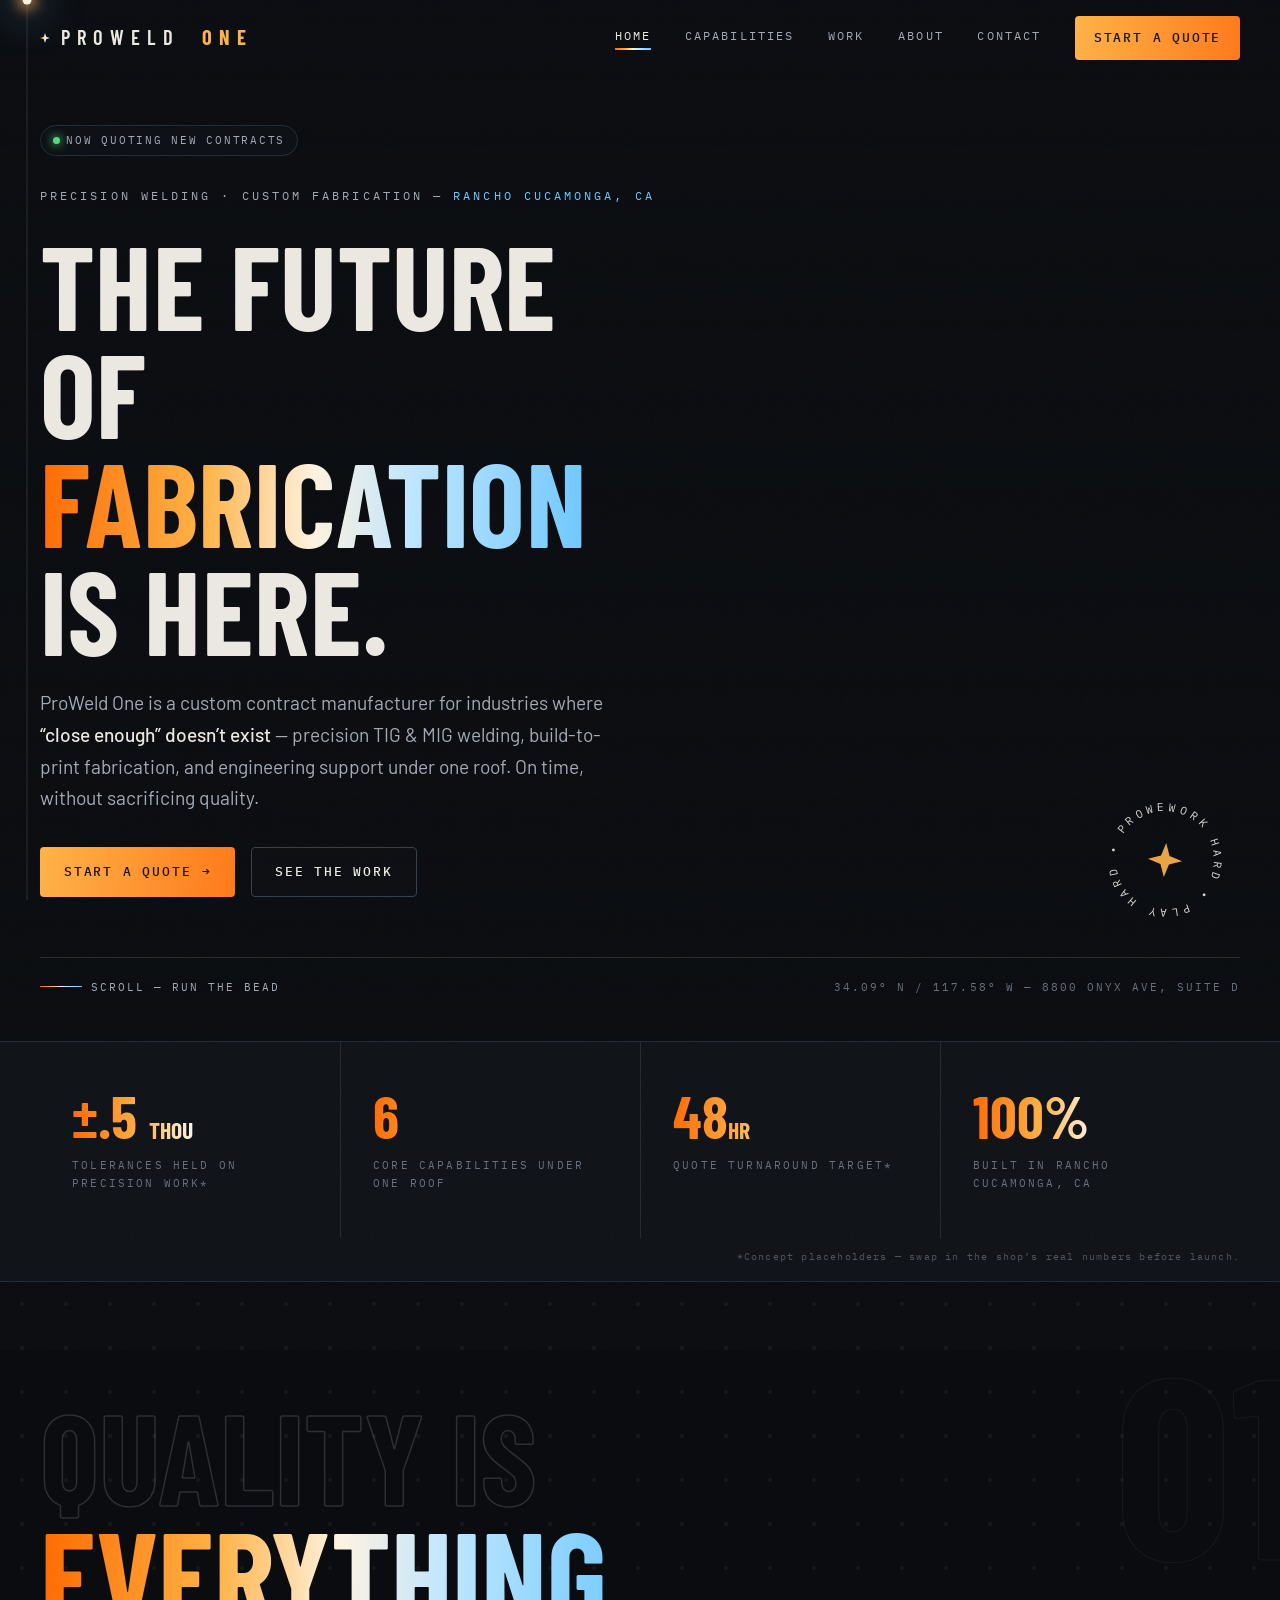
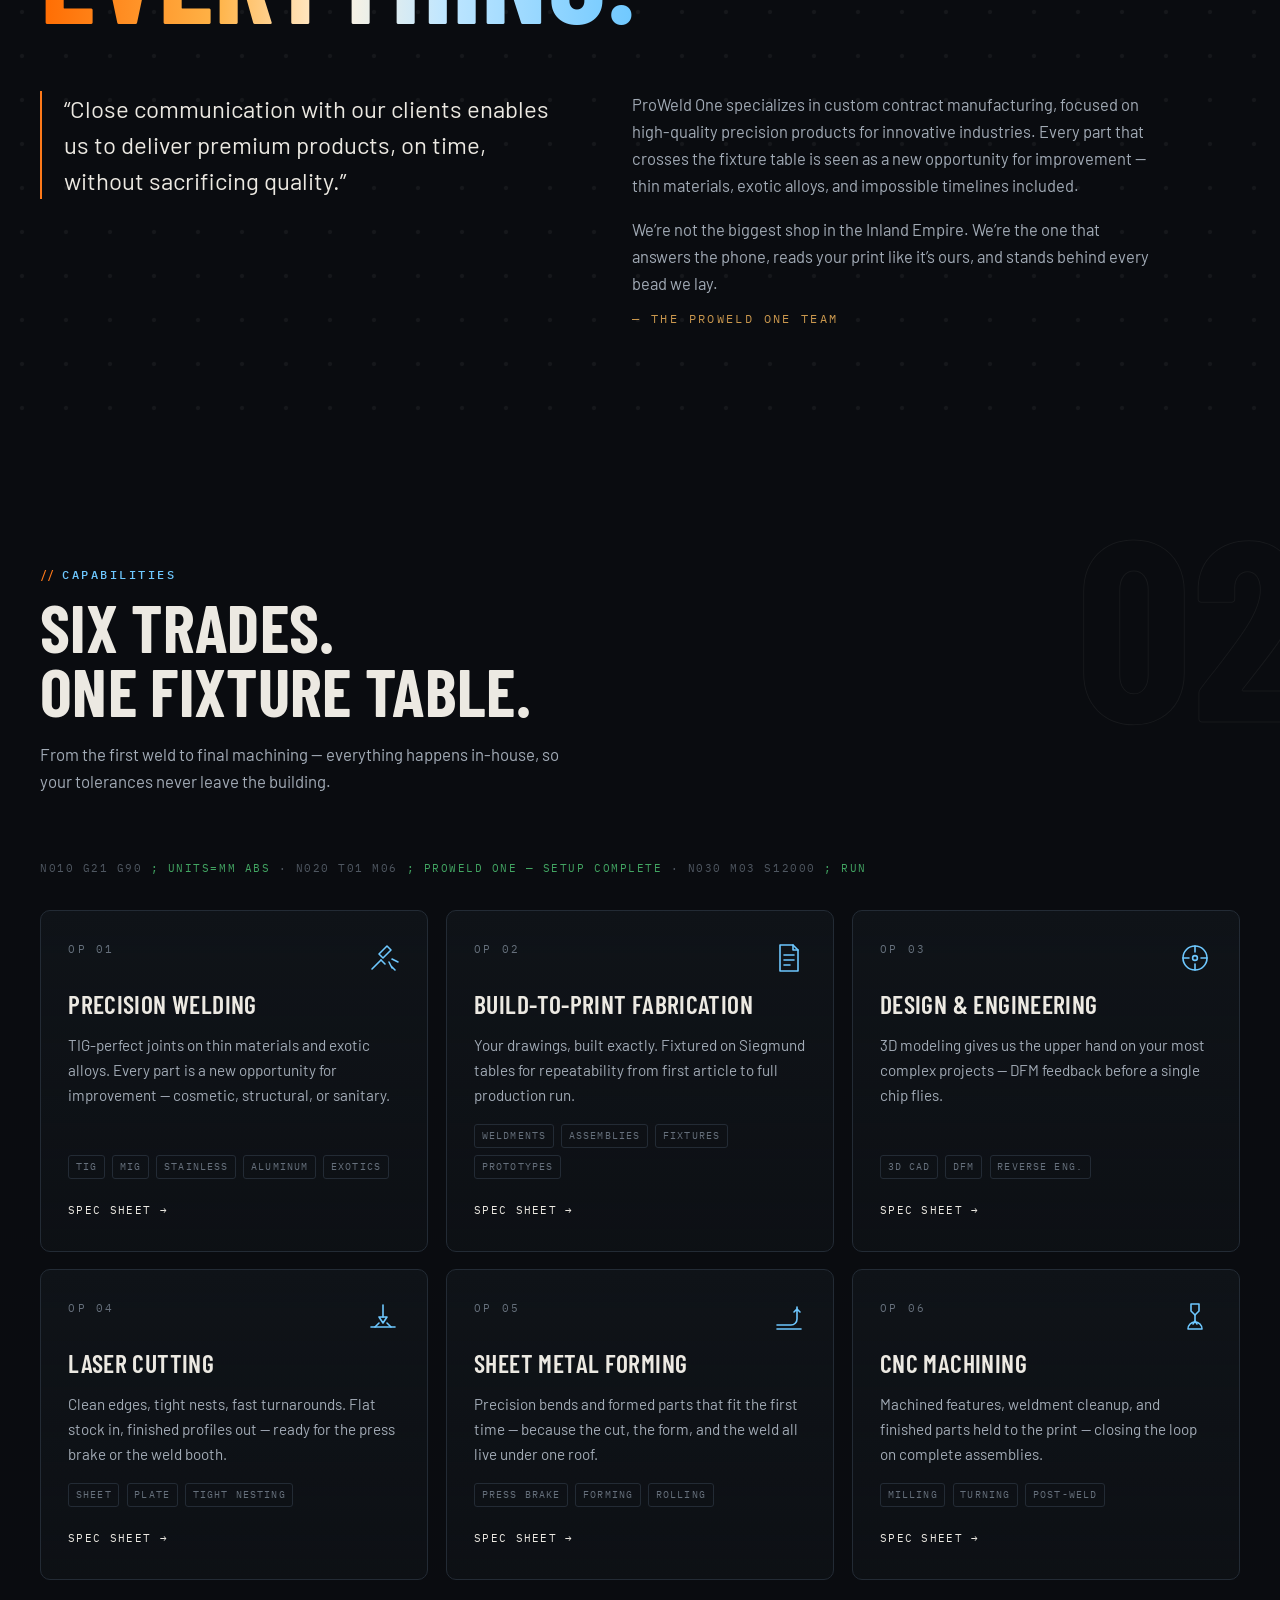
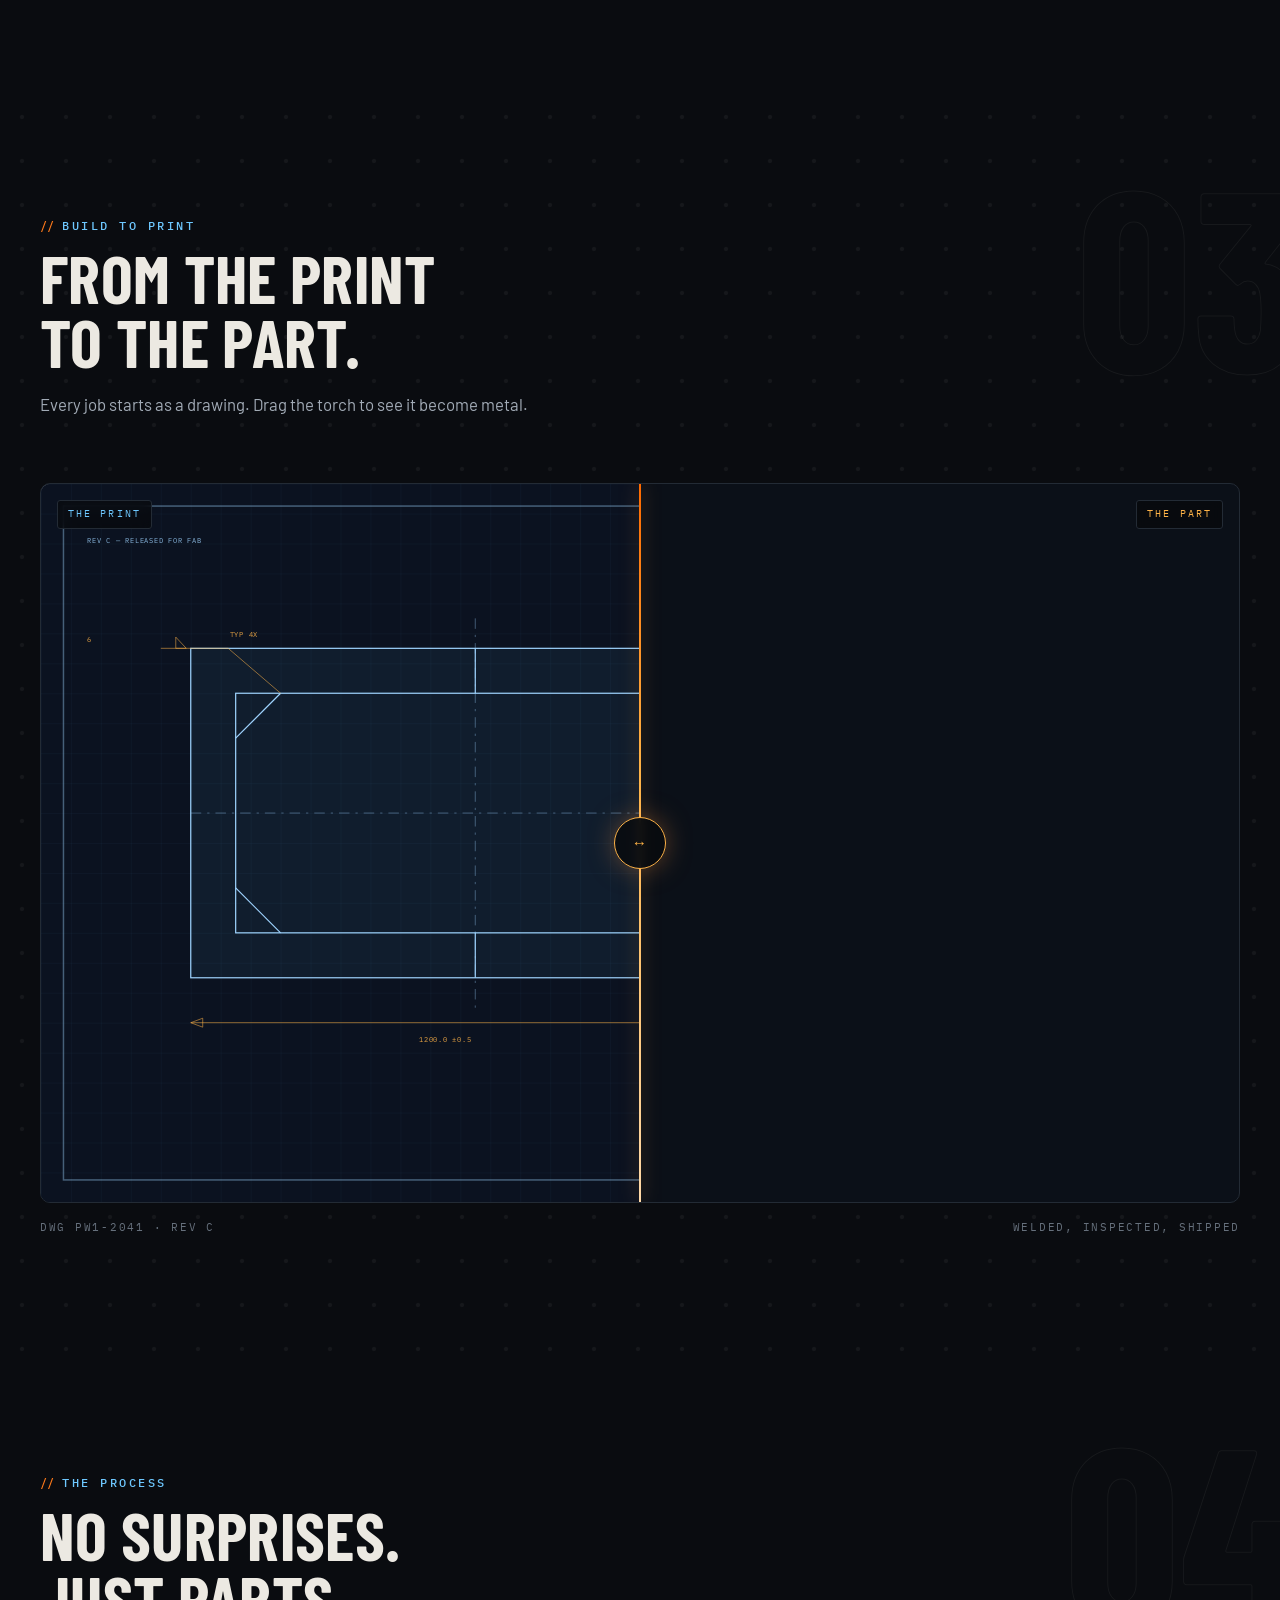
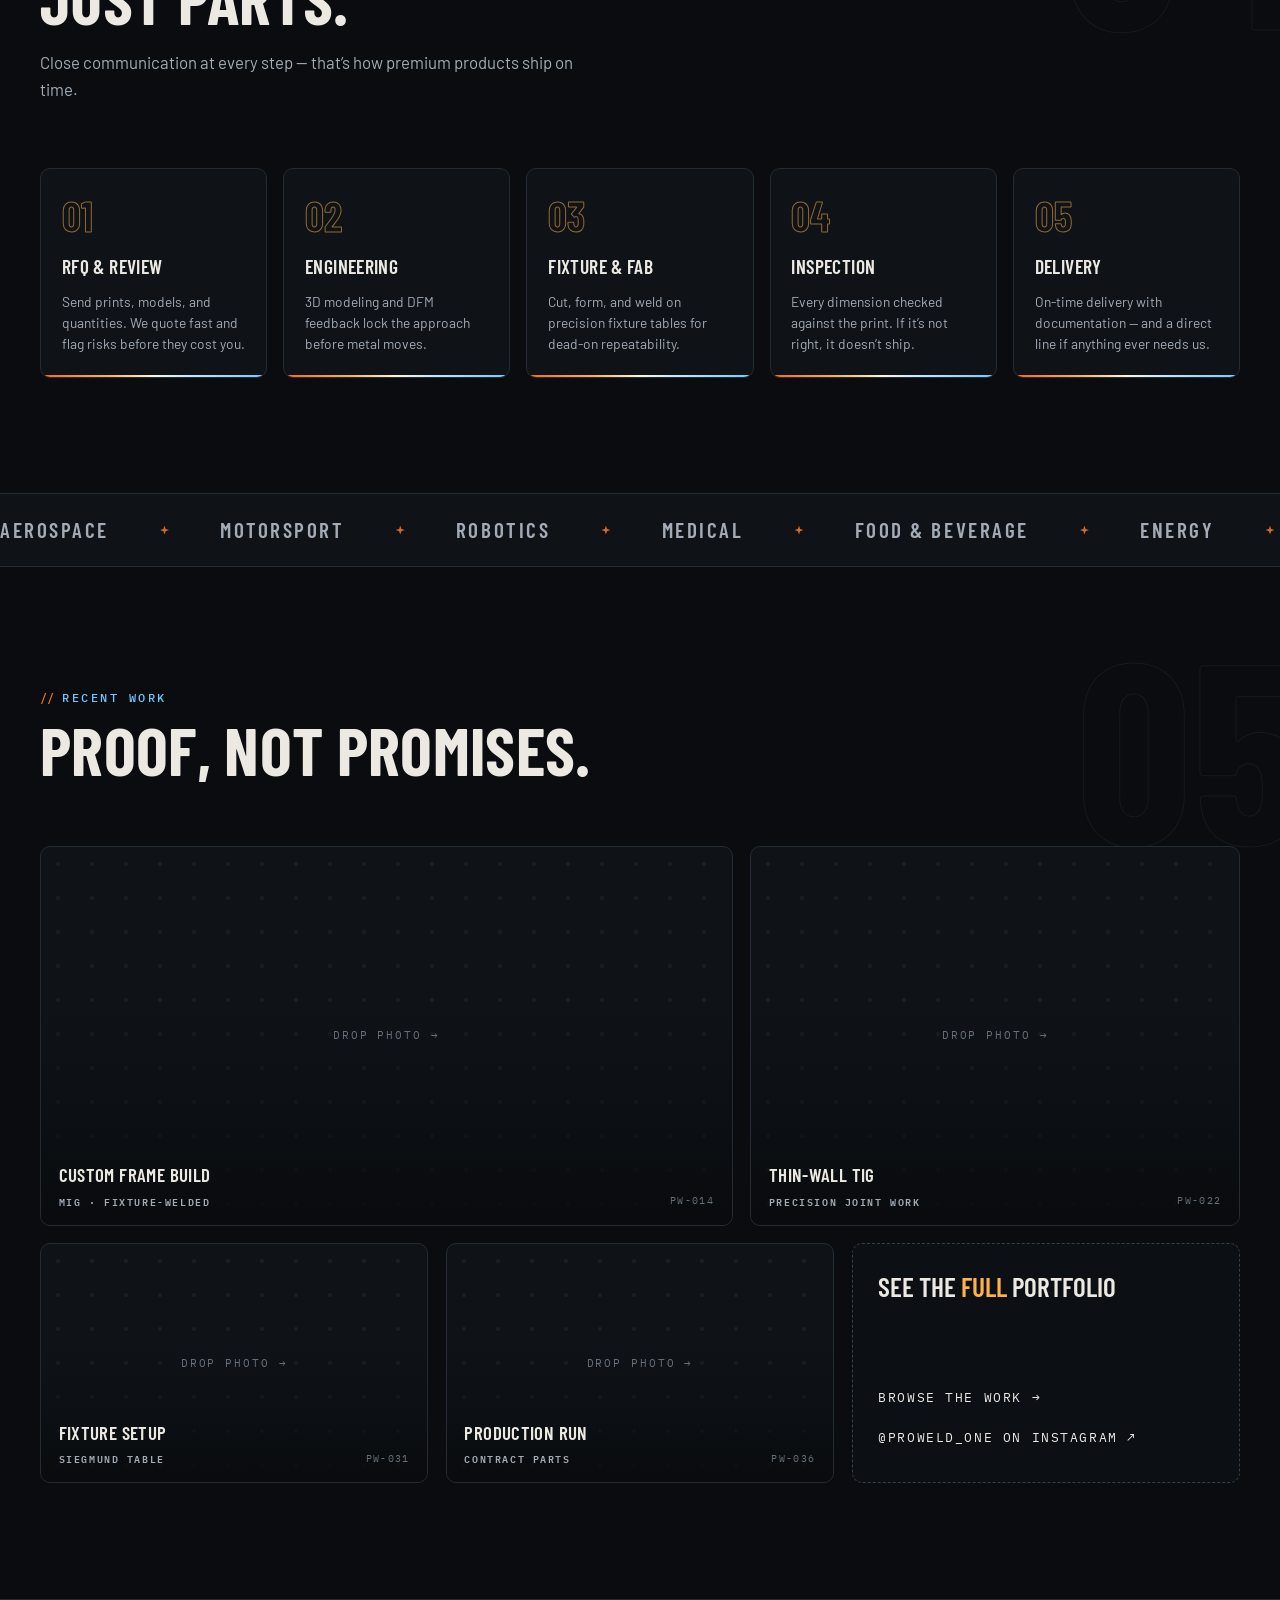
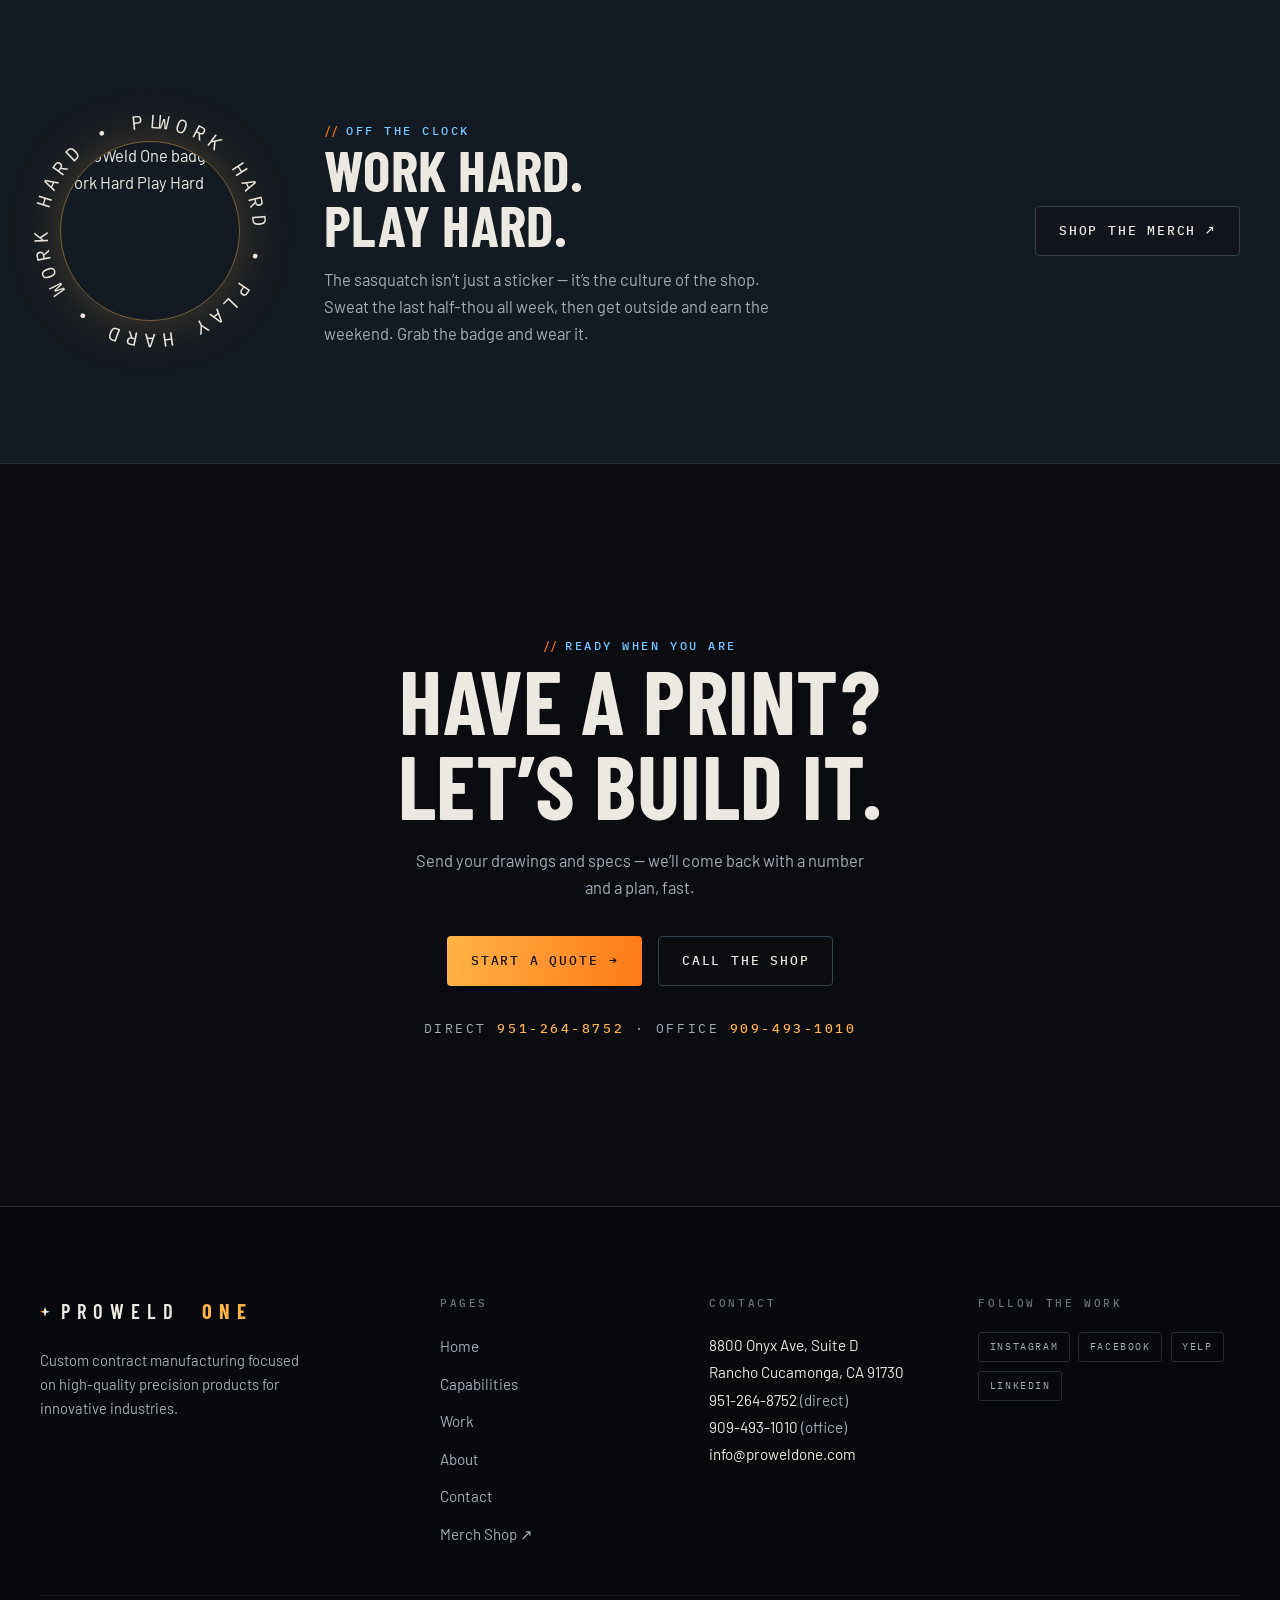
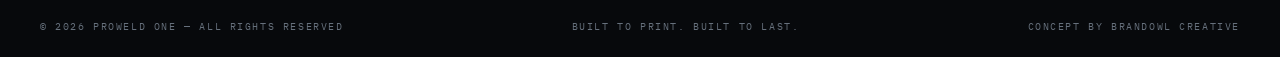
==== index.html @ e0102232 "Initial commit: ProWeld One concept site Carbon & Arc design system — 5-page static concept redesign" ====
<!DOCTYPE html>
<html lang="en">
<head>
  <meta charset="UTF-8">
  <meta name="viewport" content="width=device-width, initial-scale=1.0">
  <title>ProWeld One — Precision Welding & Custom Fabrication | Rancho Cucamonga, CA</title>
  <meta name="description" content="ProWeld One is a precision welding and custom contract manufacturer in Rancho Cucamonga, CA. TIG & MIG welding, build-to-print fabrication, laser cutting, sheet metal forming, CNC machining, and engineering support.">
  <meta property="og:title" content="ProWeld One — The Future of Fabrication Is Here">
  <meta property="og:description" content="Precision welding & custom contract manufacturing. Quality is everything.">
  <meta property="og:image" content="https://static.wixstatic.com/media/abde9b_4788f8ba1b3e458984261453c8e6c40e~mv2.jpg/v1/fill/w_1600,h_900,al_c,q_85,enc_auto/abde9b_4788f8ba1b3e458984261453c8e6c40e~mv2.jpg">
  <link rel="icon" href="https://static.wixstatic.com/media/abde9b_874b746463b147b8b6d8e430b4a4a8fe~mv2.png/v1/fill/w_32,h_32,lg_1/abde9b_874b746463b147b8b6d8e430b4a4a8fe~mv2.png">
  <link rel="preconnect" href="https://fonts.googleapis.com">
  <link rel="preconnect" href="https://fonts.gstatic.com" crossorigin>
  <link href="https://fonts.googleapis.com/css2?family=Barlow+Condensed:wght@500;600;700&family=Barlow:wght@400;500;600&family=IBM+Plex+Mono:wght@400;500&display=swap" rel="stylesheet">
  <link rel="stylesheet" href="css/main.css">
</head>
<body>

  <!-- Arc-strike preloader -->
  <div class="arcload" aria-hidden="true">
    <div class="arcload__mark">Proweld One</div>
    <div class="arcload__line"></div>
  </div>

  <!-- Weld-seam scroll rail -->
  <div class="seam" aria-hidden="true">
    <div class="seam__fill"></div>
    <div class="seam__head"></div>
  </div>

  <!-- Header -->
  <header class="header">
    <div class="container header__inner">
      <a class="logo" href="index.html" aria-label="ProWeld One — home">
        <span class="logo-spark" aria-hidden="true"></span>
        PROWELD&nbsp;<b>ONE</b>
      </a>
      <button class="nav-toggle" aria-expanded="false" aria-label="Menu">
        <span></span><span></span><span></span>
      </button>
      <nav class="nav" aria-label="Primary">
        <a href="index.html" class="is-active">Home</a>
        <a href="capabilities.html">Capabilities</a>
        <a href="work.html">Work</a>
        <a href="about.html">About</a>
        <a href="contact.html">Contact</a>
        <a href="contact.html" class="btn btn--fill">Start a Quote</a>
      </nav>
    </div>
  </header>

  <main>
    <!-- ============ HERO ============ -->
    <section class="hero">
      <div class="hero__media" aria-hidden="true">
        <div class="hero__photo" style="background-image:url('https://static.wixstatic.com/media/abde9b_4788f8ba1b3e458984261453c8e6c40e~mv2.jpg/v1/fill/w_1920,h_1280,al_c,q_85,enc_auto/abde9b_4788f8ba1b3e458984261453c8e6c40e~mv2.jpg')"></div>
        <!-- Drop a seamless loop at assets/hero.mp4 and it takes over automatically -->
        <video class="hero__video" muted loop playsinline autoplay preload="metadata">
          <source src="assets/hero.mp4" type="video/mp4">
        </video>
      </div>
      <div class="hero__scrim" aria-hidden="true"></div>
      <canvas class="hero__sparks" aria-hidden="true"></canvas>

      <div class="hero__inner">
        <div class="hero__chip">
          <span class="chip"><span class="dot" aria-hidden="true"></span> Now quoting new contracts</span>
        </div>
        <p class="hero__eyebrow">Precision Welding · Custom Fabrication — <em>Rancho Cucamonga, CA</em></p>
        <h1>
          <span class="arcin">The future of</span><br>
          <span class="arcin heat-text">fabrication</span><br>
          <span class="arcin">is here.</span>
        </h1>
        <p class="hero__sub">ProWeld One is a custom contract manufacturer for industries where <strong>“close enough” doesn’t exist</strong> — precision TIG &amp; MIG welding, build-to-print fabrication, and engineering support under one roof. On time, without sacrificing quality.</p>
        <div class="hero__ctas">
          <a href="contact.html" class="btn btn--fill">Start a Quote <span class="btn-arrow">→</span></a>
          <a href="work.html" class="btn btn--ghost">See the Work</a>
        </div>
        <div class="hero__meta">
          <span class="scrollcue">Scroll — run the bead</span>
          <span>34.09° N / 117.58° W — 8800 Onyx Ave, Suite D</span>
        </div>
      </div>

      <div class="hero__badge" aria-hidden="true">
        <div class="ring-badge">
          <svg viewBox="0 0 120 120">
            <defs>
              <path id="ring-a" d="M60,60 m-46,0 a46,46 0 1,1 92,0 a46,46 0 1,1 -92,0"/>
            </defs>
            <text class="ring-text"><textPath href="#ring-a">WORK HARD • PLAY HARD • PROWELD ONE •</textPath></text>
            <polygon class="ring-core" points="60,44 64,56 76,60 64,64 60,76 56,64 44,60 56,56"/>
          </svg>
        </div>
      </div>
    </section>

    <!-- ============ STATS ============ -->
    <section class="stats">
      <div class="container">
        <div class="stats__grid">
          <div class="stat" data-reveal>
            <div class="stat__num">±.<span data-count="5">0</span> <small style="font-size:.4em">THOU</small></div>
            <div class="stat__label">Tolerances held on precision work*</div>
          </div>
          <div class="stat" data-reveal data-delay="80">
            <div class="stat__num"><span data-count="6">0</span></div>
            <div class="stat__label">Core capabilities under one roof</div>
          </div>
          <div class="stat" data-reveal data-delay="160">
            <div class="stat__num"><span data-count="48">0</span><small style="font-size:.4em">HR</small></div>
            <div class="stat__label">Quote turnaround target*</div>
          </div>
          <div class="stat" data-reveal data-delay="240">
            <div class="stat__num"><span data-count="100">0</span>%</div>
            <div class="stat__label">Built in Rancho Cucamonga, CA</div>
          </div>
        </div>
        <p class="stats__note">*Concept placeholders — swap in the shop’s real numbers before launch.</p>
      </div>
    </section>

    <!-- ============ STATEMENT ============ -->
    <section class="sec statement dotgrid">
      <span class="sec-num" aria-hidden="true">01</span>
      <div class="container">
        <h2 data-reveal="wipe">
          <span class="ghost-text">Quality is</span><br>
          <span class="heat-text">everything.</span>
        </h2>
        <div class="statement__body">
          <p class="statement__quote" data-reveal>“Close communication with our clients enables us to deliver premium products, on time, without sacrificing quality.”</p>
          <div class="statement__text" data-reveal data-delay="120">
            <p>ProWeld One specializes in custom contract manufacturing, focused on high-quality precision products for innovative industries. Every part that crosses the fixture table is seen as a new opportunity for improvement — thin materials, exotic alloys, and impossible timelines included.</p>
            <p>We’re not the biggest shop in the Inland Empire. We’re the one that answers the phone, reads your print like it’s ours, and stands behind every bead we lay.</p>
            <p class="statement__sig">— The ProWeld One Team</p>
          </div>
        </div>
      </div>
    </section>

    <!-- ============ CAPABILITIES ============ -->
    <section class="sec">
      <span class="sec-num" aria-hidden="true">02</span>
      <div class="container">
        <div class="sec-head">
          <span class="eyebrow">Capabilities</span>
          <h2 class="display" data-reveal="wipe">Six trades.<br>One fixture table.</h2>
          <p class="lede" data-reveal>From the first weld to final machining — everything happens in-house, so your tolerances never leave the building.</p>
        </div>
        <p class="gcode" aria-hidden="true">N010 G21 G90 <b>; UNITS=MM ABS</b> · N020 T01 M06 <b>; PROWELD ONE — SETUP COMPLETE</b> · N030 M03 S12000 <b>; RUN</b></p>
        <div class="caps__grid">

          <article class="cap-card" data-reveal>
            <div class="cap-card__top">
              <span class="cap-card__op">OP 01</span>
              <span class="cap-card__icon" aria-hidden="true"><svg viewBox="0 0 34 34"><path d="M6 28 L15 19"/><path d="M13 13 l8-8 4 4-8 8z"/><path d="M15 19 l4 4"/><path d="M23 21 l3 6 M26 18 l6 3 M25 25 l4 4"/></svg></span>
            </div>
            <h3>Precision Welding</h3>
            <p>TIG-perfect joints on thin materials and exotic alloys. Every part is a new opportunity for improvement — cosmetic, structural, or sanitary.</p>
            <div class="cap-card__tags"><span>TIG</span><span>MIG</span><span>Stainless</span><span>Aluminum</span><span>Exotics</span></div>
            <a class="hlink" href="capabilities.html#welding">Spec sheet →</a>
          </article>

          <article class="cap-card" data-reveal data-delay="70">
            <div class="cap-card__top">
              <span class="cap-card__op">OP 02</span>
              <span class="cap-card__icon" aria-hidden="true"><svg viewBox="0 0 34 34"><path d="M8 4 h13 l5 5 v21 H8z"/><path d="M21 4 v5 h5"/><path d="M12 14 h10 M12 19 h10 M12 24 h6"/></svg></span>
            </div>
            <h3>Build-to-Print Fabrication</h3>
            <p>Your drawings, built exactly. Fixtured on Siegmund tables for repeatability from first article to full production run.</p>
            <div class="cap-card__tags"><span>Weldments</span><span>Assemblies</span><span>Fixtures</span><span>Prototypes</span></div>
            <a class="hlink" href="capabilities.html#print">Spec sheet →</a>
          </article>

          <article class="cap-card" data-reveal data-delay="140">
            <div class="cap-card__top">
              <span class="cap-card__op">OP 03</span>
              <span class="cap-card__icon" aria-hidden="true"><svg viewBox="0 0 34 34"><circle cx="17" cy="17" r="12"/><path d="M17 5 v6 M17 23 v6 M5 17 h6 M23 17 h6"/><circle cx="17" cy="17" r="2.4"/></svg></span>
            </div>
            <h3>Design &amp; Engineering</h3>
            <p>3D modeling gives us the upper hand on your most complex projects — DFM feedback before a single chip flies.</p>
            <div class="cap-card__tags"><span>3D CAD</span><span>DFM</span><span>Reverse Eng.</span></div>
            <a class="hlink" href="capabilities.html#engineering">Spec sheet →</a>
          </article>

          <article class="cap-card" data-reveal data-delay="70">
            <div class="cap-card__top">
              <span class="cap-card__op">OP 04</span>
              <span class="cap-card__icon" aria-hidden="true"><svg viewBox="0 0 34 34"><path d="M5 27 L29 27"/><path d="M17 5 v12"/><path d="M13 17 h8 l-4 6z"/><path d="M9 27 l4-4 M25 27 l-4-4"/></svg></span>
            </div>
            <h3>Laser Cutting</h3>
            <p>Clean edges, tight nests, fast turnarounds. Flat stock in, finished profiles out — ready for the press brake or the weld booth.</p>
            <div class="cap-card__tags"><span>Sheet</span><span>Plate</span><span>Tight Nesting</span></div>
            <a class="hlink" href="capabilities.html#laser">Spec sheet →</a>
          </article>

          <article class="cap-card" data-reveal data-delay="140">
            <div class="cap-card__top">
              <span class="cap-card__op">OP 05</span>
              <span class="cap-card__icon" aria-hidden="true"><svg viewBox="0 0 34 34"><path d="M5 25 h14 a6 6 0 0 0 6-6 V7"/><path d="M5 29 h24"/><path d="M22 12 l3-3 3 3"/></svg></span>
            </div>
            <h3>Sheet Metal Forming</h3>
            <p>Precision bends and formed parts that fit the first time — because the cut, the form, and the weld all live under one roof.</p>
            <div class="cap-card__tags"><span>Press Brake</span><span>Forming</span><span>Rolling</span></div>
            <a class="hlink" href="capabilities.html#forming">Spec sheet →</a>
          </article>

          <article class="cap-card" data-reveal data-delay="210">
            <div class="cap-card__top">
              <span class="cap-card__op">OP 06</span>
              <span class="cap-card__icon" aria-hidden="true"><svg viewBox="0 0 34 34"><path d="M13 4 h8 v7 l-4 4-4-4z"/><path d="M17 15 v6"/><path d="M10 29 a7 7 0 0 1 14 0z"/><path d="M17 21 l-2 3 M17 21 l2 3"/></svg></span>
            </div>
            <h3>CNC Machining</h3>
            <p>Machined features, weldment cleanup, and finished parts held to the print — closing the loop on complete assemblies.</p>
            <div class="cap-card__tags"><span>Milling</span><span>Turning</span><span>Post-Weld</span></div>
            <a class="hlink" href="capabilities.html#cnc">Spec sheet →</a>
          </article>

        </div>
      </div>
    </section>

    <!-- ============ PRINT → PART ============ -->
    <section class="sec dotgrid">
      <span class="sec-num" aria-hidden="true">03</span>
      <div class="container">
        <div class="sec-head">
          <span class="eyebrow">Build to print</span>
          <h2 class="display" data-reveal="wipe">From the print<br>to the part.</h2>
          <p class="lede" data-reveal>Every job starts as a drawing. Drag the torch to see it become metal.</p>
        </div>

        <div class="cmp-wrap" data-reveal>
          <div class="cmp" id="cmp">
            <!-- THE PART (photo underneath) -->
            <div class="cmp__layer">
              <img src="https://static.wixstatic.com/media/abde9b_4788f8ba1b3e458984261453c8e6c40e~mv2.jpg/v1/fill/w_1600,h_960,al_c,q_85,enc_auto/abde9b_4788f8ba1b3e458984261453c8e6c40e~mv2.jpg" alt="Finished welded frame on the fixture table at ProWeld One" loading="lazy">
            </div>
            <!-- THE PRINT (blueprint on top, clipped) -->
            <div class="cmp__layer cmp__top">
              <svg class="bp" viewBox="0 0 1600 960" preserveAspectRatio="xMidYMid slice" role="img" aria-label="Engineering drawing of the welded frame">
                <defs>
                  <pattern id="bpgrid" width="40" height="40" patternUnits="userSpaceOnUse">
                    <path d="M40 0 H0 V40" fill="none" stroke="rgba(110,200,255,.08)" stroke-width="1"/>
                  </pattern>
                </defs>
                <rect width="1600" height="960" fill="#0b1220"/>
                <rect width="1600" height="960" fill="url(#bpgrid)"/>
                <rect x="30" y="30" width="1540" height="900" fill="none" stroke="rgba(159,212,255,.4)" stroke-width="2"/>

                <!-- main frame view -->
                <rect class="bp-fill" x="200" y="220" width="760" height="440"/>
                <rect class="bp-line" x="260" y="280" width="640" height="320" fill="none"/>
                <line class="bp-line" x1="580" y1="220" x2="580" y2="280"/>
                <line class="bp-line" x1="580" y1="600" x2="580" y2="660"/>
                <line class="bp-thin" x1="200" y1="440" x2="960" y2="440" stroke-dasharray="14 8 3 8"/>
                <line class="bp-thin" x1="580" y1="180" x2="580" y2="700" stroke-dasharray="14 8 3 8"/>

                <!-- corner gussets -->
                <path class="bp-line" d="M260 340 L320 280" /><path class="bp-line" d="M840 280 L900 340"/>
                <path class="bp-line" d="M260 540 L320 600"/><path class="bp-line" d="M840 600 L900 540"/>

                <!-- weld symbols -->
                <path class="bp-dim" d="M320 280 l-70 -60 h-90"/>
                <path class="bp-dim" d="M180 205 l14 15 h-14z"/>
                <text class="bp-text bp-text--amber" x="62" y="212">6</text>
                <text class="bp-text bp-text--amber" x="252" y="205">TYP 4X</text>

                <!-- dimensions -->
                <line class="bp-dim" x1="200" y1="720" x2="960" y2="720"/>
                <path class="bp-dim" d="M200 720 l16 -6 v12z M960 720 l-16 -6 v12z"/>
                <text class="bp-text bp-text--amber" x="540" y="746" text-anchor="middle">1200.0 ±0.5</text>
                <line class="bp-dim" x1="1020" y1="220" x2="1020" y2="660"/>
                <path class="bp-dim" d="M1020 220 l-6 16 h12z M1020 660 l-6 -16 h12z"/>
                <text class="bp-text bp-text--amber" x="1040" y="446">700.0</text>

                <!-- side view -->
                <rect class="bp-fill" x="1160" y="220" width="120" height="440"/>
                <line class="bp-thin" x1="1220" y1="180" x2="1220" y2="700" stroke-dasharray="14 8 3 8"/>
                <circle class="bp-line" cx="1220" cy="300" r="14"/>
                <circle class="bp-line" cx="1220" cy="440" r="14"/>
                <circle class="bp-line" cx="1220" cy="580" r="14"/>
                <text class="bp-text" x="1310" y="304">Ø16 THRU</text>
                <text class="bp-text" x="1310" y="322">(3X)</text>

                <!-- title block -->
                <g>
                  <rect x="1080" y="770" width="490" height="160" fill="rgba(7,12,22,.85)" stroke="rgba(159,212,255,.5)" stroke-width="1.5"/>
                  <line x1="1080" y1="822" x2="1570" y2="822" stroke="rgba(159,212,255,.35)"/>
                  <line x1="1080" y1="876" x2="1570" y2="876" stroke="rgba(159,212,255,.35)"/>
                  <text class="bp-text" x="1100" y="802">PROWELD ONE — RANCHO CUCAMONGA, CA</text>
                  <text class="bp-text bp-text--amber" x="1100" y="856">DWG PW1-2041 · WELDMENT, FIXTURE FRAME</text>
                  <text class="bp-text" x="1100" y="910">TOL ±0.005 UNLESS NOTED · WELD PER AWS D1.1 · SCALE 1:4</text>
                </g>
                <text class="bp-text" x="62" y="80">REV C — RELEASED FOR FAB</text>
              </svg>
            </div>

            <div class="cmp__label cmp__label--print">The Print</div>
            <div class="cmp__label cmp__label--part">The Part</div>
            <div class="cmp__handle"><div class="cmp__grip">↔</div></div>
            <input type="range" min="0" max="100" value="50" aria-label="Compare drawing with finished part">
          </div>
          <div class="cmp__caption">
            <span>DWG PW1-2041 · REV C</span>
            <span>Welded, inspected, shipped</span>
          </div>
        </div>
      </div>
    </section>

    <!-- ============ PROCESS ============ -->
    <section class="sec">
      <span class="sec-num" aria-hidden="true">04</span>
      <div class="container">
        <div class="sec-head">
          <span class="eyebrow">The process</span>
          <h2 class="display" data-reveal="wipe">No surprises.<br>Just parts.</h2>
          <p class="lede" data-reveal>Close communication at every step — that’s how premium products ship on time.</p>
        </div>
        <div class="process__grid">
          <div class="step">
            <div class="step__num">01</div>
            <h3>RFQ &amp; Review</h3>
            <p>Send prints, models, and quantities. We quote fast and flag risks before they cost you.</p>
          </div>
          <div class="step">
            <div class="step__num">02</div>
            <h3>Engineering</h3>
            <p>3D modeling and DFM feedback lock the approach before metal moves.</p>
          </div>
          <div class="step">
            <div class="step__num">03</div>
            <h3>Fixture &amp; Fab</h3>
            <p>Cut, form, and weld on precision fixture tables for dead-on repeatability.</p>
          </div>
          <div class="step">
            <div class="step__num">04</div>
            <h3>Inspection</h3>
            <p>Every dimension checked against the print. If it’s not right, it doesn’t ship.</p>
          </div>
          <div class="step">
            <div class="step__num">05</div>
            <h3>Delivery</h3>
            <p>On-time delivery with documentation — and a direct line if anything ever needs us.</p>
          </div>
        </div>
      </div>
    </section>

    <!-- ============ INDUSTRIES TICKER ============ -->
    <div class="ticker" aria-label="Industries served">
      <div class="ticker__track">
        <span class="ticker__item">Aerospace</span>
        <span class="ticker__item">Motorsport</span>
        <span class="ticker__item">Robotics</span>
        <span class="ticker__item">Medical</span>
        <span class="ticker__item">Food &amp; Beverage</span>
        <span class="ticker__item">Energy</span>
        <span class="ticker__item">Defense</span>
        <span class="ticker__item">Consumer Products</span>
        <span class="ticker__item" aria-hidden="true">Aerospace</span>
        <span class="ticker__item" aria-hidden="true">Motorsport</span>
        <span class="ticker__item" aria-hidden="true">Robotics</span>
        <span class="ticker__item" aria-hidden="true">Medical</span>
        <span class="ticker__item" aria-hidden="true">Food &amp; Beverage</span>
        <span class="ticker__item" aria-hidden="true">Energy</span>
        <span class="ticker__item" aria-hidden="true">Defense</span>
        <span class="ticker__item" aria-hidden="true">Consumer Products</span>
      </div>
    </div>

    <!-- ============ WORK TEASER ============ -->
    <section class="sec">
      <span class="sec-num" aria-hidden="true">05</span>
      <div class="container">
        <div class="sec-head">
          <span class="eyebrow">Recent work</span>
          <h2 class="display" data-reveal="wipe">Proof, not promises.</h2>
        </div>
        <div class="work-grid">
          <a class="work-tile span-7 work-tile--tall" href="work.html" data-reveal>
            <img src="assets/work/pw-01.jpg" data-fallback="https://static.wixstatic.com/media/abde9b_fbf3c78711d5433099a71a76d6e53295~mv2.jpg/v1/fill/w_1400,h_900,al_c,q_85,enc_auto/abde9b_fbf3c78711d5433099a71a76d6e53295~mv2.jpg" alt="MIG welding a custom frame at ProWeld One" loading="lazy" data-slot="assets/work/pw-01.jpg">
            <div class="work-tile__meta">
              <h3>Custom Frame Build<small>MIG · Fixture-welded</small></h3>
              <span class="work-tile__id">PW-014</span>
            </div>
          </a>
          <a class="work-tile span-5 work-tile--tall" href="work.html" data-reveal data-delay="90">
            <img src="assets/work/pw-02.jpg" data-fallback="https://static.wixstatic.com/media/abde9b_c5b7c265d91742a6807848510282fe5c~mv2.jpg/v1/fill/w_1100,h_900,al_c,q_85,enc_auto/abde9b_c5b7c265d91742a6807848510282fe5c~mv2.jpg" alt="TIG welding thin-wall material" loading="lazy" data-slot="assets/work/pw-02.jpg">
            <div class="work-tile__meta">
              <h3>Thin-Wall TIG<small>Precision joint work</small></h3>
              <span class="work-tile__id">PW-022</span>
            </div>
          </a>
          <a class="work-tile span-4" href="work.html" data-reveal>
            <img src="assets/work/pw-03.jpg" data-fallback="https://static.wixstatic.com/media/abde9b_f23f876ec13d4e24a0990d2f8c12db0a~mv2.jpg/v1/fill/w_900,h_700,al_c,q_85,enc_auto/abde9b_f23f876ec13d4e24a0990d2f8c12db0a~mv2.jpg" alt="Fixture table setup in the weld bay" loading="lazy" data-slot="assets/work/pw-03.jpg">
            <div class="work-tile__meta">
              <h3>Fixture Setup<small>Siegmund table</small></h3>
              <span class="work-tile__id">PW-031</span>
            </div>
          </a>
          <a class="work-tile span-4" href="work.html" data-reveal data-delay="90">
            <img src="assets/work/pw-04.jpg" data-fallback="https://static.wixstatic.com/media/abde9b_00c60a48221d44858c50164f545b05c2~mv2.jpeg/v1/fill/w_900,h_700,al_c,q_85,enc_auto/abde9b_00c60a48221d44858c50164f545b05c2~mv2.jpeg" alt="Shop project at ProWeld One" loading="lazy" data-slot="assets/work/pw-04.jpg">
            <div class="work-tile__meta">
              <h3>Production Run<small>Contract parts</small></h3>
              <span class="work-tile__id">PW-036</span>
            </div>
          </a>
          <div class="work-cta-tile span-4" data-reveal data-delay="180">
            <h3>See the <span>full</span> portfolio</h3>
            <div style="display:grid; gap:.9rem;">
              <a class="hlink" href="work.html">Browse the work →</a>
              <a class="hlink" href="https://www.instagram.com/proweld_one/" target="_blank" rel="noopener">@proweld_one on Instagram ↗</a>
            </div>
          </div>
        </div>
      </div>
    </section>

    <!-- ============ OFF THE CLOCK ============ -->
    <section class="sec offclock dotgrid">
      <div class="container offclock__inner">
        <div class="offclock__badge" data-reveal>
          <div class="ring-badge" aria-hidden="true">
            <svg viewBox="0 0 120 120">
              <defs>
                <path id="ring-b" d="M60,60 m-56,0 a56,56 0 1,1 112,0 a56,56 0 1,1 -112,0"/>
              </defs>
              <text class="ring-text"><textPath href="#ring-b">WORK HARD • PLAY HARD • WORK HARD • PLAY HARD •</textPath></text>
            </svg>
          </div>
          <!-- Drop the circular sasquatch badge at assets/badge.png to replace the helmet mark -->
          <img src="assets/badge.png" onerror="this.onerror=null;this.src='https://static.wixstatic.com/media/abde9b_874b746463b147b8b6d8e430b4a4a8fe~mv2.png/v1/fill/w_400,h_400,al_c,q_90,enc_auto/abde9b_874b746463b147b8b6d8e430b4a4a8fe~mv2.png'" alt="ProWeld One badge — Work Hard Play Hard" loading="lazy">
        </div>
        <div data-reveal data-delay="100">
          <span class="eyebrow">Off the clock</span>
          <h2 class="display">Work hard.<br>Play hard.</h2>
          <p>The sasquatch isn’t just a sticker — it’s the culture of the shop. Sweat the last half-thou all week, then get outside and earn the weekend. Grab the badge and wear it.</p>
        </div>
        <div data-reveal data-delay="200">
          <a href="https://www.proweldone.com/shop" target="_blank" rel="noopener" class="btn btn--ghost">Shop the Merch ↗</a>
        </div>
      </div>
    </section>

    <!-- ============ CTA ============ -->
    <section class="cta-band">
      <div class="cta-band__bg" style="background-image:url('https://static.wixstatic.com/media/abde9b_c5b7c265d91742a6807848510282fe5c~mv2.jpg/v1/fill/w_1920,h_1080,al_c,q_85,enc_auto/abde9b_c5b7c265d91742a6807848510282fe5c~mv2.jpg')" aria-hidden="true"></div>
      <div class="container">
        <span class="eyebrow" data-reveal>Ready when you are</span>
        <h2 class="display" data-reveal="wipe">Have a print?<br>Let’s build it.</h2>
        <p class="lede" data-reveal>Send your drawings and specs — we’ll come back with a number and a plan, fast.</p>
        <div class="cta-band__actions" data-reveal data-delay="120">
          <a href="contact.html" class="btn btn--fill">Start a Quote <span class="btn-arrow">→</span></a>
          <a href="tel:+19092431010" class="btn btn--ghost">Call the Shop</a>
        </div>
        <span class="cta-band__phone" data-reveal data-delay="200">DIRECT <b>951-264-8752</b> · OFFICE <b>909-493-1010</b></span>
      </div>
    </section>
  </main>

  <!-- ============ FOOTER ============ -->
  <footer class="footer">
    <div class="container">
      <div class="footer__grid">
        <div class="footer__brand">
          <a class="logo" href="index.html"><span class="logo-spark" aria-hidden="true"></span>PROWELD&nbsp;<b>ONE</b></a>
          <p>Custom contract manufacturing focused on high-quality precision products for innovative industries.</p>
        </div>
        <div>
          <h4>Pages</h4>
          <ul>
            <li><a href="index.html">Home</a></li>
            <li><a href="capabilities.html">Capabilities</a></li>
            <li><a href="work.html">Work</a></li>
            <li><a href="about.html">About</a></li>
            <li><a href="contact.html">Contact</a></li>
            <li><a href="https://www.proweldone.com/shop" target="_blank" rel="noopener">Merch Shop ↗</a></li>
          </ul>
        </div>
        <div>
          <h4>Contact</h4>
          <address>
            <a href="https://maps.google.com/?q=8800+Onyx+Ave+Suite+D+Rancho+Cucamonga+CA+91730" target="_blank" rel="noopener">8800 Onyx Ave, Suite D<br>Rancho Cucamonga, CA 91730</a><br>
            <a href="tel:+19512648752">951-264-8752</a> (direct)<br>
            <a href="tel:+19094931010">909-493-1010</a> (office)<br>
            <a href="mailto:info@proweldone.com">info@proweldone.com</a>
          </address>
        </div>
        <div>
          <h4>Follow the work</h4>
          <div class="footer__social">
            <a href="https://www.instagram.com/proweld_one/" target="_blank" rel="noopener">Instagram</a>
            <a href="https://www.facebook.com/ProWeld.one/" target="_blank" rel="noopener">Facebook</a>
            <a href="https://www.yelp.com/biz/pro-weld-one-rancho-cucamonga-3" target="_blank" rel="noopener">Yelp</a>
            <a href="https://www.linkedin.com/in/proweld-one-2551bb230/" target="_blank" rel="noopener">LinkedIn</a>
          </div>
        </div>
      </div>
      <div class="footer__bottom">
        <span>© <span data-year>2026</span> ProWeld One — All rights reserved</span>
        <span>Built to print. Built to last.</span>
        <span>Concept by BrandOwl Creative</span>
      </div>
    </div>
  </footer>

  <script src="js/main.js"></script>
</body>
</html>
---- css/main.css ----
/* ============================================================
   PROWELD ONE — concept site
   Design system: "Carbon & Arc"
   Carbon-dark shop environment, TIG-arc blue + molten amber heat,
   fixture-table dot grid motif, mono spec labels, condensed display.
   ============================================================ */

/* ---------- 00 · Tokens & base ---------- */
:root {
  --carbon: #0a0c10;
  --carbon-2: #0f1318;
  --carbon-3: #141a21;
  --steel: #232b35;
  --steel-2: #33404e;
  --bone: #ece9e2;
  --ash: #a2abb6;
  --ash-2: #66707c;
  --arc: #6ec8ff;
  --arc-hot: #e8f6ff;
  --molten: #ff7a1a;
  --amber: #ffb347;
  --gold: #c9974d;
  --ok: #55d97e;

  --heat: linear-gradient(92deg, #ff6a00 0%, #ffb347 30%, #fff3e0 50%, #bfe6ff 68%, #6ec8ff 100%);
  --heat-v: linear-gradient(180deg, #ff6a00 0%, #ffb347 40%, #ffd9a8 100%);

  --font-display: "Barlow Condensed", "Arial Narrow", sans-serif;
  --font-body: "Barlow", "Helvetica Neue", Arial, sans-serif;
  --font-mono: "IBM Plex Mono", "SF Mono", Menlo, monospace;

  --container: 1240px;
  --gutter: clamp(1.25rem, 4vw, 2.5rem);
  --sec-pad: clamp(4.5rem, 9vw, 8.5rem);
  --header-h: 76px;
  --radius: 10px;
  --ease-out: cubic-bezier(.22, .61, .36, 1);
}

*, *::before, *::after { box-sizing: border-box; }
* { margin: 0; }

html {
  scroll-behavior: smooth;
  -webkit-text-size-adjust: 100%;
}

body {
  background: var(--carbon);
  color: var(--bone);
  font-family: var(--font-body);
  font-size: 16.5px;
  line-height: 1.65;
  overflow-x: hidden;
  -webkit-font-smoothing: antialiased;
}

img, svg, video, canvas { display: block; max-width: 100%; }
button, input, select, textarea { font: inherit; color: inherit; }
a { color: inherit; text-decoration: none; }

::selection { background: var(--molten); color: #14100a; }

:focus-visible {
  outline: 2px solid var(--arc);
  outline-offset: 3px;
  border-radius: 2px;
}

/* Film grain over everything, very low */
body::after {
  content: "";
  position: fixed;
  inset: -50%;
  z-index: 2000;
  pointer-events: none;
  opacity: .05;
  background-image: url("data:image/svg+xml,%3Csvg xmlns='http://www.w3.org/2000/svg' width='240' height='240'%3E%3Cfilter id='n'%3E%3CfeTurbulence type='fractalNoise' baseFrequency='0.9' numOctaves='2'/%3E%3C/filter%3E%3Crect width='100%25' height='100%25' filter='url(%23n)' opacity='.6'/%3E%3C/svg%3E");
}

/* Fixture-table hole grid motif */
.dotgrid {
  background-image: radial-gradient(circle at center, rgba(236,233,226,.055) 1.5px, transparent 2.6px);
  background-size: 44px 44px;
}

/* ---------- 01 · Type & utility ---------- */
.container {
  width: min(var(--container), 100% - var(--gutter) * 2);
  margin-inline: auto;
}

.mono { font-family: var(--font-mono); }

.eyebrow {
  display: inline-flex;
  align-items: center;
  gap: .7em;
  font-family: var(--font-mono);
  font-size: .72rem;
  font-weight: 500;
  letter-spacing: .22em;
  text-transform: uppercase;
  color: var(--arc);
}
.eyebrow::before {
  content: "//";
  color: var(--molten);
  letter-spacing: 0;
}

.display {
  font-family: var(--font-display);
  font-weight: 700;
  text-transform: uppercase;
  line-height: .95;
  letter-spacing: .005em;
}

.heat-text {
  background: var(--heat);
  -webkit-background-clip: text;
  background-clip: text;
  color: transparent;
}

.ghost-text {
  color: transparent;
  -webkit-text-stroke: 1.5px rgba(236, 233, 226, .16);
}

.sec {
  position: relative;
  padding-block: var(--sec-pad);
}

.sec-head {
  max-width: 780px;
  margin-bottom: clamp(2.5rem, 5vw, 4rem);
}
.sec-head h2 {
  font-size: clamp(2.4rem, 5.4vw, 4.2rem);
  margin-top: .55rem;
}
.sec-head .lede {
  color: var(--ash);
  max-width: 60ch;
  margin-top: 1.1rem;
  font-size: 1.05rem;
}

.sec-num {
  position: absolute;
  top: clamp(1rem, 4vw, 3rem);
  right: -1.5rem;
  z-index: 0;
  font-family: var(--font-display);
  font-weight: 700;
  font-size: clamp(8rem, 20vw, 17rem);
  line-height: 1;
  color: transparent;
  -webkit-text-stroke: 1px rgba(236, 233, 226, .06);
  pointer-events: none;
  user-select: none;
}

.heat-rule {
  height: 1px;
  border: 0;
  background: linear-gradient(90deg, var(--steel), transparent);
  position: relative;
}
.heat-rule::before {
  content: "";
  position: absolute;
  left: 0; top: -1px;
  width: 96px; height: 3px;
  background: var(--heat);
  border-radius: 2px;
}

/* Buttons */
.btn {
  display: inline-flex;
  align-items: center;
  gap: .8em;
  font-family: var(--font-mono);
  font-size: .8rem;
  font-weight: 500;
  letter-spacing: .14em;
  text-transform: uppercase;
  padding: 1.05em 1.8em;
  border-radius: 4px;
  border: 1px solid transparent;
  cursor: pointer;
  transition: transform .3s var(--ease-out), box-shadow .3s, border-color .3s, color .3s, background-position .55s var(--ease-out);
  will-change: transform;
  white-space: nowrap;
}
.btn .btn-arrow { transition: transform .3s var(--ease-out); }
.btn:hover .btn-arrow { transform: translateX(4px); }

.btn--fill {
  color: #17110a;
  background-image: linear-gradient(100deg, #ffb347, #ff7a1a 46%, #ff9a3c 78%, #ffb347);
  background-size: 220% 100%;
  background-position: 0 0;
}
.btn--fill:hover {
  background-position: 96% 0;
  box-shadow: 0 8px 34px -10px rgba(255, 122, 26, .55);
  transform: translateY(-2px);
}

.btn--ghost {
  color: var(--bone);
  border-color: var(--steel-2);
  background: rgba(15, 19, 24, .4);
}
.btn--ghost:hover {
  border-color: var(--arc);
  color: var(--arc-hot);
  box-shadow: 0 0 28px -8px rgba(110, 200, 255, .45);
  transform: translateY(-2px);
}

.chip {
  display: inline-flex;
  align-items: center;
  gap: .6em;
  font-family: var(--font-mono);
  font-size: .68rem;
  letter-spacing: .16em;
  text-transform: uppercase;
  color: var(--ash);
  border: 1px solid var(--steel);
  border-radius: 99px;
  padding: .5em 1.1em;
  background: rgba(15, 19, 24, .55);
}
.chip .dot {
  width: 7px; height: 7px;
  border-radius: 50%;
  background: var(--ok);
  box-shadow: 0 0 10px 1px rgba(85, 217, 126, .8);
  animation: pulse 2.2s infinite;
}
@keyframes pulse {
  0%, 100% { transform: scale(1); opacity: 1; }
  50% { transform: scale(.72); opacity: .6; }
}

/* Heat underline links */
.hlink {
  position: relative;
  font-family: var(--font-mono);
  font-size: .82rem;
  letter-spacing: .12em;
  text-transform: uppercase;
  color: var(--bone);
  padding-bottom: .35em;
  background-image: var(--heat);
  background-repeat: no-repeat;
  background-size: 0% 2px;
  background-position: left bottom;
  transition: background-size .45s var(--ease-out), color .3s;
}
.hlink:hover { background-size: 100% 2px; color: #fff; }

/* Reveal system */
[data-reveal] {
  opacity: 0;
  transform: translateY(30px);
  transition: opacity .8s ease, transform .8s var(--ease-out);
}
[data-reveal].is-in { opacity: 1; transform: none; }
[data-reveal="wipe"] {
  transform: none;
  /* hidden via opacity only — a clip-path'd base rect would shrink the
     IntersectionObserver ratio below threshold and deadlock the reveal */
  transition: opacity .3s ease;
}
[data-reveal="wipe"].is-in { animation: wipeIn .95s var(--ease-out) both; }
@keyframes wipeIn {
  from { clip-path: inset(0 100% 0 0); }
  to { clip-path: inset(0 -2% 0 0); }
}

/* ---------- 02 · Arc-strike preloader ---------- */
.arcload {
  position: fixed;
  inset: 0;
  z-index: 5000;
  background: #060709;
  display: grid;
  place-items: center;
  transition: opacity .5s ease .15s, visibility 0s .8s;
}
.arcload.done { opacity: 0; visibility: hidden; pointer-events: none; }
.arcload__mark {
  font-family: var(--font-display);
  font-weight: 700;
  font-size: clamp(1.6rem, 4vw, 2.6rem);
  letter-spacing: .42em;
  text-indent: .42em;
  text-transform: uppercase;
  color: var(--bone);
  animation: arcFlicker 50ms 6 alternate;
  text-shadow: 0 0 24px rgba(110, 200, 255, .9), 0 0 60px rgba(110, 200, 255, .4);
}
.arcload__line {
  position: absolute;
  left: 50%; top: 50%;
  height: 2px;
  width: 0;
  background: var(--heat);
  transform: translate(-50%, 4.2em);
  box-shadow: 0 0 22px 2px rgba(255, 150, 60, .8);
  animation: strike .7s var(--ease-out) .1s forwards;
}
@keyframes strike { to { width: min(360px, 60vw); } }
@keyframes arcFlicker {
  from { opacity: .25; }
  to { opacity: 1; }
}

/* ---------- 03 · Weld-seam scroll rail ---------- */
.seam {
  position: fixed;
  left: 26px;
  top: 0;
  bottom: 0;
  width: 2px;
  z-index: 90;
  background: rgba(236, 233, 226, .07);
  pointer-events: none;
}
.seam__fill {
  position: absolute;
  inset: 0 0 auto 0;
  height: var(--p, 0%);
  background: linear-gradient(180deg, rgba(255,122,26,.25), var(--molten) 70%, var(--amber));
  box-shadow: 0 0 14px rgba(255, 140, 40, .55);
}
.seam__head {
  position: absolute;
  top: var(--p, 0%);
  left: 50%;
  width: 9px; height: 9px;
  border-radius: 50%;
  background: #fff3e0;
  transform: translate(-50%, -50%);
  box-shadow:
    0 0 14px 4px rgba(255, 170, 80, .85),
    0 0 44px 12px rgba(110, 200, 255, .3);
}
@media (max-width: 1180px) { .seam { display: none; } }

/* ---------- 04 · Header ---------- */
.header {
  position: fixed;
  top: 0; left: 0; right: 0;
  z-index: 900;
  transition: background .4s ease, border-color .4s ease, backdrop-filter .4s ease;
  border-bottom: 1px solid transparent;
}
.header.is-scrolled {
  background: rgba(9, 11, 15, .82);
  backdrop-filter: blur(14px);
  -webkit-backdrop-filter: blur(14px);
  border-bottom-color: rgba(35, 43, 53, .8);
}
.header__inner {
  display: flex;
  align-items: center;
  justify-content: space-between;
  gap: 2rem;
  height: var(--header-h);
}
.logo {
  display: flex;
  align-items: baseline;
  gap: .55em;
  font-family: var(--font-display);
  font-weight: 600;
  font-size: 1.28rem;
  letter-spacing: .34em;
  text-transform: uppercase;
  color: var(--bone);
}
.logo b { color: var(--amber); font-weight: 700; }
.logo .logo-spark {
  width: 10px; height: 10px;
  background: var(--heat);
  clip-path: polygon(50% 0, 62% 38%, 100% 50%, 62% 62%, 50% 100%, 38% 62%, 0 50%, 38% 38%);
  align-self: center;
}

.nav { display: flex; align-items: center; gap: 2.1rem; }
.nav a:not(.btn) {
  font-family: var(--font-mono);
  font-size: .74rem;
  letter-spacing: .18em;
  text-transform: uppercase;
  color: var(--ash);
  padding-bottom: .4em;
  background-image: var(--heat);
  background-repeat: no-repeat;
  background-size: 0% 2px;
  background-position: left bottom;
  transition: background-size .4s var(--ease-out), color .3s;
}
.nav a:not(.btn):hover { color: var(--bone); background-size: 100% 2px; }
.nav a.is-active { color: var(--bone); background-size: 100% 2px; }
.nav .btn { padding: .8em 1.4em; }

.nav-toggle {
  display: none;
  background: none;
  border: 1px solid var(--steel);
  border-radius: 4px;
  width: 46px; height: 42px;
  cursor: pointer;
  position: relative;
  z-index: 1001;
}
.nav-toggle span {
  display: block;
  width: 20px; height: 2px;
  background: var(--bone);
  margin: 4px auto;
  transition: transform .35s var(--ease-out), opacity .3s;
}
.nav-toggle[aria-expanded="true"] span:nth-child(1) { transform: translateY(6px) rotate(45deg); }
.nav-toggle[aria-expanded="true"] span:nth-child(2) { opacity: 0; }
.nav-toggle[aria-expanded="true"] span:nth-child(3) { transform: translateY(-6px) rotate(-45deg); }

@media (max-width: 900px) {
  .nav-toggle { display: block; }
  .nav {
    position: fixed;
    inset: 0;
    z-index: 1000;
    flex-direction: column;
    justify-content: center;
    gap: 1.4rem;
    background: rgba(7, 9, 12, .97);
    opacity: 0;
    visibility: hidden;
    transition: opacity .4s ease, visibility 0s .4s;
  }
  .nav.is-open { opacity: 1; visibility: visible; transition: opacity .4s ease; }
  .nav a:not(.btn) {
    font-family: var(--font-display);
    font-size: clamp(2rem, 9vw, 3rem);
    letter-spacing: .08em;
    color: var(--bone);
  }
  .nav .btn { margin-top: 1.4rem; }
}

/* ---------- 05 · Hero ---------- */
.hero {
  position: relative;
  min-height: 100svh;
  display: flex;
  align-items: flex-end;
  overflow: hidden;
  isolation: isolate;
}
.hero__media {
  position: absolute;
  inset: 0;
  z-index: -3;
  overflow: hidden;
}
.hero__photo {
  position: absolute;
  inset: 0;
  background-size: cover;
  background-position: center 38%;
  animation: kenburns 26s ease-in-out infinite alternate;
  filter: saturate(.92) contrast(1.06) brightness(.9);
}
@keyframes kenburns {
  from { transform: scale(1) translateY(0); }
  to { transform: scale(1.09) translateY(-1.5%); }
}
.hero__video {
  position: absolute;
  inset: 0;
  width: 100%; height: 100%;
  object-fit: cover;
  opacity: 0;
  transition: opacity 1.2s ease;
}
.hero__video.is-live { opacity: 1; }
.hero__scrim {
  position: absolute;
  inset: 0;
  z-index: -2;
  background:
    linear-gradient(180deg, rgba(10,12,16,.66) 0%, rgba(10,12,16,.18) 34%, rgba(10,12,16,.42) 62%, rgba(10,12,16,.96) 100%),
    radial-gradient(120% 90% at 72% 30%, transparent 30%, rgba(10,12,16,.55) 100%);
}
.hero__sparks {
  position: absolute;
  inset: 0;
  z-index: -1;
  width: 100%;
  height: 100%;
}

.hero__inner {
  position: relative;
  z-index: 2;
  width: min(var(--container), 100% - var(--gutter) * 2);
  margin-inline: auto;
  padding-top: calc(var(--header-h) + 3rem);
  padding-bottom: clamp(2.4rem, 5vh, 4rem);
  display: flex;
  flex-direction: column;
  gap: 1.5rem;
}

.hero__chip { margin-bottom: .4rem; }

.hero__eyebrow {
  font-family: var(--font-mono);
  font-size: .74rem;
  letter-spacing: .26em;
  text-transform: uppercase;
  color: var(--ash);
}
.hero__eyebrow em { color: var(--arc); font-style: normal; }

.hero h1 {
  font-family: var(--font-display);
  font-weight: 700;
  text-transform: uppercase;
  font-size: clamp(3.3rem, 9.2vw, 8.2rem);
  line-height: .92;
  letter-spacing: .004em;
  max-width: 12ch;
}
.hero h1 .arcin {
  display: inline-block;
  opacity: 0;
  animation: arcIn 1.05s steps(1, end) forwards;
}
.hero h1 .arcin:nth-child(2) { animation-delay: .12s; }
.hero h1 .arcin:nth-child(3) { animation-delay: .26s; }
@keyframes arcIn {
  0% { opacity: 0; }
  8% { opacity: 1; text-shadow: 0 0 30px rgba(110,200,255,.95), 0 0 80px rgba(110,200,255,.5); }
  14% { opacity: .25; text-shadow: none; }
  22% { opacity: 1; text-shadow: 0 0 26px rgba(110,200,255,.8); }
  32% { opacity: .55; }
  44% { opacity: 1; text-shadow: 0 0 18px rgba(110,200,255,.55); }
  100% { opacity: 1; text-shadow: none; }
}

.hero__sub {
  color: var(--ash);
  font-size: clamp(1rem, 1.6vw, 1.2rem);
  max-width: 52ch;
}
.hero__sub strong { color: var(--bone); font-weight: 500; }

.hero__ctas {
  display: flex;
  flex-wrap: wrap;
  gap: 1rem;
  margin-top: .6rem;
}

.hero__meta {
  margin-top: clamp(1.6rem, 4vh, 3rem);
  padding-top: 1.2rem;
  border-top: 1px solid rgba(236, 233, 226, .14);
  display: flex;
  justify-content: space-between;
  align-items: center;
  gap: 1.5rem;
  font-family: var(--font-mono);
  font-size: .7rem;
  letter-spacing: .18em;
  text-transform: uppercase;
  color: var(--ash-2);
}
.hero__meta .scrollcue {
  display: inline-flex;
  align-items: center;
  gap: .8em;
  color: var(--ash);
}
.scrollcue::before {
  content: "";
  width: 42px;
  height: 1px;
  background: var(--heat);
  animation: cueSlide 2.2s var(--ease-out) infinite;
}
@keyframes cueSlide {
  0% { transform: scaleX(.2); transform-origin: left; opacity: .4; }
  55% { transform: scaleX(1); opacity: 1; }
  100% { transform: scaleX(.2); transform-origin: right; opacity: .3; }
}

.hero__badge {
  position: absolute;
  right: clamp(1rem, 4vw, 3.4rem);
  bottom: clamp(5.4rem, 13vh, 8rem);
  z-index: 3;
  width: clamp(92px, 10vw, 132px);
  aspect-ratio: 1;
  opacity: .92;
}
@media (max-width: 760px) { .hero__badge { display: none; } }

/* Spinning ring badge (SVG) */
.ring-badge { position: relative; width: 100%; height: 100%; }
.ring-badge svg { width: 100%; height: 100%; overflow: visible; }
.ring-badge .ring-text {
  fill: var(--bone);
  font-family: var(--font-mono);
  font-size: 10.5px;
  letter-spacing: .32em;
}
.ring-badge .ring-core { fill: var(--amber); }

/* ---------- 06 · Stats band ---------- */
.stats {
  border-block: 1px solid var(--steel);
  background: var(--carbon-2);
}
.stats__grid {
  display: grid;
  grid-template-columns: repeat(4, 1fr);
}
.stat {
  padding: clamp(1.8rem, 3.5vw, 3rem) clamp(1.2rem, 2.5vw, 2.4rem);
  border-left: 1px solid var(--steel);
}
.stat:first-child { border-left: 0; }
.stat__num {
  font-family: var(--font-display);
  font-weight: 700;
  font-size: clamp(2.4rem, 4.6vw, 4rem);
  line-height: 1;
  background: var(--heat);
  -webkit-background-clip: text;
  background-clip: text;
  color: transparent;
}
.stat__label {
  margin-top: .7rem;
  font-family: var(--font-mono);
  font-size: .68rem;
  letter-spacing: .2em;
  text-transform: uppercase;
  color: var(--ash-2);
}
.stats__note {
  padding: .7rem 0 1rem;
  text-align: right;
  font-family: var(--font-mono);
  font-size: .62rem;
  letter-spacing: .12em;
  color: var(--ash-2);
  opacity: .7;
}
@media (max-width: 860px) {
  .stats__grid { grid-template-columns: repeat(2, 1fr); }
  .stat:nth-child(3) { border-left: 0; }
  .stat { border-top: 1px solid var(--steel); }
  .stat:nth-child(-n+2) { border-top: 0; }
}

/* ---------- 07 · Statement (Quality is everything) ---------- */
.statement { overflow: hidden; }
.statement h2 {
  font-family: var(--font-display);
  font-weight: 700;
  text-transform: uppercase;
  font-size: clamp(3rem, 10vw, 8.6rem);
  line-height: .92;
}
.statement__body {
  margin-top: clamp(2rem, 5vw, 3.6rem);
  display: grid;
  grid-template-columns: 1fr 1.15fr;
  gap: clamp(2rem, 5vw, 4.5rem);
  align-items: start;
}
.statement__quote {
  font-size: clamp(1.15rem, 2vw, 1.5rem);
  line-height: 1.5;
  color: var(--bone);
  border-left: 2px solid var(--molten);
  padding-left: 1.4rem;
}
.statement__text { color: var(--ash); max-width: 58ch; }
.statement__text p + p { margin-top: 1em; }
.statement__sig {
  margin-top: 1.6rem;
  font-family: var(--font-mono);
  font-size: .74rem;
  letter-spacing: .2em;
  text-transform: uppercase;
  color: var(--gold);
}
@media (max-width: 860px) { .statement__body { grid-template-columns: 1fr; } }

/* ---------- 08 · Capabilities ---------- */
.caps__grid {
  position: relative;
  z-index: 1;
  display: grid;
  grid-template-columns: repeat(3, 1fr);
  gap: 1.1rem;
}
.cap-card {
  position: relative;
  display: flex;
  flex-direction: column;
  gap: 1rem;
  padding: 1.9rem 1.7rem 1.7rem;
  background: linear-gradient(180deg, var(--carbon-2), rgba(15, 19, 24, .6));
  border: 1px solid var(--steel);
  border-radius: var(--radius);
  transition: transform .4s var(--ease-out), box-shadow .4s, background .4s;
}
.cap-card::before {
  content: "";
  position: absolute;
  inset: -1px;
  border-radius: inherit;
  padding: 1px;
  background: var(--heat);
  -webkit-mask: linear-gradient(#000 0 0) content-box, linear-gradient(#000 0 0);
  -webkit-mask-composite: xor;
          mask: linear-gradient(#000 0 0) content-box, linear-gradient(#000 0 0);
          mask-composite: exclude;
  opacity: 0;
  transition: opacity .4s ease;
  pointer-events: none;
}
.cap-card:hover {
  transform: translateY(-5px);
  box-shadow: 0 18px 60px -22px rgba(255, 122, 26, .38);
}
.cap-card:hover::before { opacity: 1; }

.cap-card__top {
  display: flex;
  justify-content: space-between;
  align-items: flex-start;
}
.cap-card__op {
  font-family: var(--font-mono);
  font-size: .66rem;
  letter-spacing: .22em;
  color: var(--ash-2);
}
.cap-card__icon { width: 34px; height: 34px; color: var(--arc); transition: color .35s, transform .35s var(--ease-out); }
.cap-card__icon svg { width: 100%; height: 100%; stroke: currentColor; fill: none; stroke-width: 1.6; stroke-linecap: round; stroke-linejoin: round; }
.cap-card:hover .cap-card__icon { color: var(--amber); transform: translateY(-2px) scale(1.06); }

.cap-card h3 {
  font-family: var(--font-display);
  font-weight: 600;
  text-transform: uppercase;
  font-size: 1.6rem;
  line-height: 1;
  letter-spacing: .015em;
}
.cap-card p { color: var(--ash); font-size: .95rem; flex: 1; }
.cap-card__tags { display: flex; flex-wrap: wrap; gap: .45rem; }
.cap-card__tags span {
  font-family: var(--font-mono);
  font-size: .6rem;
  letter-spacing: .12em;
  text-transform: uppercase;
  color: var(--ash-2);
  border: 1px solid var(--steel);
  border-radius: 3px;
  padding: .32em .7em;
}
.cap-card .hlink { font-size: .68rem; margin-top: .4rem; align-self: flex-start; }
@media (max-width: 1020px) { .caps__grid { grid-template-columns: repeat(2, 1fr); } }
@media (max-width: 640px) { .caps__grid { grid-template-columns: 1fr; } }

/* G-code decorative line */
.gcode {
  font-family: var(--font-mono);
  font-size: .68rem;
  letter-spacing: .14em;
  color: var(--ash-2);
  opacity: .75;
  margin-bottom: 2rem;
  white-space: nowrap;
  overflow: hidden;
}
.gcode b { color: var(--ok); font-weight: 400; }

/* ---------- 09 · Print → Part compare slider ---------- */
.cmp-wrap { position: relative; z-index: 1; }
.cmp {
  position: relative;
  --pos: 50%;
  aspect-ratio: 16 / 9.6;
  border: 1px solid var(--steel);
  border-radius: var(--radius);
  overflow: hidden;
  cursor: ew-resize;
  touch-action: pan-y;
  background: #0b1018;
}
.cmp__layer {
  position: absolute;
  inset: 0;
}
.cmp__layer img, .cmp__layer svg {
  position: absolute;
  inset: 0;
  width: 100%; height: 100%;
  object-fit: cover;
}
.cmp__top { clip-path: inset(0 calc(100% - var(--pos)) 0 0); }
.cmp__label {
  position: absolute;
  top: 1rem;
  z-index: 5;
  font-family: var(--font-mono);
  font-size: .64rem;
  letter-spacing: .2em;
  text-transform: uppercase;
  padding: .5em 1em;
  border-radius: 3px;
  background: rgba(7, 9, 12, .72);
  border: 1px solid var(--steel);
  backdrop-filter: blur(6px);
  pointer-events: none;
}
.cmp__label--print { left: 1rem; color: var(--arc); }
.cmp__label--part { right: 1rem; color: var(--amber); }
.cmp__handle {
  position: absolute;
  top: 0; bottom: 0;
  left: var(--pos);
  width: 2px;
  background: var(--heat-v);
  z-index: 4;
  transform: translateX(-1px);
  box-shadow: 0 0 18px rgba(255, 150, 60, .55);
  pointer-events: none;
}
.cmp__grip {
  position: absolute;
  top: 50%; left: 50%;
  transform: translate(-50%, -50%);
  width: 52px; height: 52px;
  border-radius: 50%;
  background: rgba(9, 11, 15, .85);
  border: 1px solid var(--amber);
  display: grid;
  place-items: center;
  color: var(--amber);
  font-size: .95rem;
  letter-spacing: .1em;
  backdrop-filter: blur(4px);
  box-shadow: 0 0 30px -6px rgba(255, 150, 60, .6);
}
.cmp input[type="range"] {
  position: absolute;
  inset: 0;
  width: 100%;
  height: 100%;
  opacity: 0;
  cursor: ew-resize;
  z-index: 6;
  -webkit-appearance: none;
}
.cmp__caption {
  margin-top: 1rem;
  display: flex;
  justify-content: space-between;
  gap: 1rem;
  font-family: var(--font-mono);
  font-size: .68rem;
  letter-spacing: .16em;
  text-transform: uppercase;
  color: var(--ash-2);
}

/* ---------- 10 · Process ---------- */
.process__grid {
  display: grid;
  grid-template-columns: repeat(5, 1fr);
  gap: 1rem;
  counter-reset: step;
}
.step {
  position: relative;
  padding: 1.6rem 1.3rem 1.4rem;
  border: 1px solid var(--steel);
  border-radius: var(--radius);
  background: var(--carbon-2);
  overflow: hidden;
}
.step::after {
  content: "";
  position: absolute;
  left: 0; right: 100%;
  bottom: 0;
  height: 2px;
  background: var(--heat);
  transition: right 1s var(--ease-out);
}
.step.is-in::after { right: 0; }
.step__num {
  font-family: var(--font-display);
  font-weight: 700;
  font-size: 2.6rem;
  line-height: 1;
  color: transparent;
  -webkit-text-stroke: 1px rgba(255, 179, 71, .55);
}
.step h3 {
  margin-top: .9rem;
  font-family: var(--font-display);
  font-weight: 600;
  text-transform: uppercase;
  font-size: 1.22rem;
  letter-spacing: .02em;
}
.step p { margin-top: .5rem; color: var(--ash); font-size: .86rem; line-height: 1.55; }
@media (max-width: 1020px) { .process__grid { grid-template-columns: repeat(2, 1fr); } }
@media (max-width: 560px) { .process__grid { grid-template-columns: 1fr; } }

/* ---------- 11 · Industries ticker ---------- */
.ticker {
  border-block: 1px solid var(--steel);
  background: var(--carbon-2);
  overflow: hidden;
  padding-block: 1.15rem;
}
.ticker__track {
  display: flex;
  gap: 3.2rem;
  width: max-content;
  animation: marquee 34s linear infinite;
}
.ticker:hover .ticker__track { animation-play-state: paused; }
.ticker__item {
  display: inline-flex;
  align-items: center;
  gap: 3.2rem;
  font-family: var(--font-display);
  font-weight: 600;
  text-transform: uppercase;
  font-size: 1.32rem;
  letter-spacing: .12em;
  color: var(--ash);
  white-space: nowrap;
}
.ticker__item::after {
  content: "";
  width: 9px; height: 9px;
  background: var(--molten);
  clip-path: polygon(50% 0, 62% 38%, 100% 50%, 62% 62%, 50% 100%, 38% 62%, 0 50%, 38% 38%);
  opacity: .85;
}
@keyframes marquee { to { transform: translateX(-50%); } }

/* ---------- 12 · Work gallery ---------- */
.work-grid {
  position: relative;
  z-index: 1;
  display: grid;
  grid-template-columns: repeat(12, 1fr);
  gap: 1.1rem;
}
.work-tile {
  position: relative;
  overflow: hidden;
  border-radius: var(--radius);
  border: 1px solid var(--steel);
  background: var(--carbon-2);
  min-height: 240px;
  display: block;
}
.work-tile img {
  position: absolute;
  inset: 0;
  width: 100%; height: 100%;
  object-fit: cover;
  filter: saturate(.94) contrast(1.05);
  transition: transform .8s var(--ease-out), filter .5s;
}
.work-tile:hover img { transform: scale(1.055); filter: saturate(1.05) contrast(1.08); }
.work-tile::after {
  content: "";
  position: absolute;
  inset: 0;
  background: linear-gradient(180deg, transparent 42%, rgba(8, 10, 13, .88));
  pointer-events: none;
}
.work-tile__meta {
  position: absolute;
  left: 1.1rem; right: 1.1rem; bottom: 1rem;
  z-index: 2;
  display: flex;
  justify-content: space-between;
  align-items: flex-end;
  gap: 1rem;
}
.work-tile__meta h3 {
  font-family: var(--font-display);
  font-weight: 600;
  text-transform: uppercase;
  font-size: 1.18rem;
  letter-spacing: .02em;
}
.work-tile__meta small {
  display: block;
  margin-top: .15rem;
  font-family: var(--font-mono);
  font-size: .62rem;
  letter-spacing: .16em;
  text-transform: uppercase;
  color: var(--ash);
}
.work-tile__id {
  font-family: var(--font-mono);
  font-size: .6rem;
  letter-spacing: .14em;
  color: var(--ash-2);
  white-space: nowrap;
}
.work-tile.is-empty img { display: none; }
.work-tile.is-empty {
  background-image: radial-gradient(circle at center, rgba(236,233,226,.05) 1.5px, transparent 2.6px);
  background-size: 34px 34px;
}
.work-tile.is-empty::before {
  content: "DROP PHOTO → " attr(data-slot);
  position: absolute;
  inset: 0;
  display: grid;
  place-items: center;
  font-family: var(--font-mono);
  font-size: .66rem;
  letter-spacing: .18em;
  color: var(--ash-2);
  text-align: center;
  padding: 1rem;
  z-index: 1;
}
.span-7 { grid-column: span 7; }
.span-5 { grid-column: span 5; }
.span-4 { grid-column: span 4; }
.span-6 { grid-column: span 6; }
.span-8 { grid-column: span 8; }
.span-12 { grid-column: span 12; }
.work-tile--tall { min-height: 380px; }
@media (max-width: 860px) {
  .work-grid > * { grid-column: span 12 !important; }
  .work-tile { min-height: 260px; }
}

.work-cta-tile {
  display: flex;
  flex-direction: column;
  justify-content: space-between;
  gap: 2rem;
  padding: 1.8rem 1.6rem;
  border: 1px dashed var(--steel-2);
  border-radius: var(--radius);
  background: rgba(15, 19, 24, .5);
}
.work-cta-tile h3 {
  font-family: var(--font-display);
  font-weight: 600;
  text-transform: uppercase;
  font-size: 1.7rem;
  line-height: 1.02;
}
.work-cta-tile h3 span { color: var(--amber); }

/* ---------- 13 · Off the clock / merch band ---------- */
.offclock {
  background: var(--carbon-3);
  border-block: 1px solid var(--steel);
  overflow: hidden;
}
.offclock__inner {
  display: grid;
  grid-template-columns: auto 1fr auto;
  align-items: center;
  gap: clamp(2rem, 5vw, 4.5rem);
}
.offclock__badge {
  position: relative;
  width: clamp(150px, 18vw, 220px);
  aspect-ratio: 1;
}
.offclock__badge img {
  position: absolute;
  inset: 9%;
  width: 82%; height: 82%;
  border-radius: 50%;
  border: 1px solid rgba(201, 151, 77, .55);
  object-fit: cover;
  box-shadow: 0 0 60px -12px rgba(201, 151, 77, .45);
}
.offclock__badge .ring-badge { position: absolute; inset: 0; }
.offclock h2 {
  font-size: clamp(2.2rem, 4.6vw, 3.6rem);
}
.offclock p { color: var(--ash); max-width: 52ch; margin-top: .9rem; }
@media (max-width: 900px) {
  .offclock__inner { grid-template-columns: 1fr; text-align: left; }
}

/* ---------- 14 · CTA band ---------- */
.cta-band {
  position: relative;
  overflow: hidden;
  isolation: isolate;
  text-align: center;
  padding-block: clamp(6rem, 13vw, 10.5rem);
}
.cta-band__bg {
  position: absolute;
  inset: 0;
  z-index: -2;
  background-size: cover;
  background-position: center;
  filter: saturate(.85) brightness(.62);
}
.cta-band::before {
  content: "";
  position: absolute;
  inset: 0;
  z-index: -1;
  background:
    linear-gradient(180deg, var(--carbon) 0%, rgba(10,12,16,.55) 24%, rgba(10,12,16,.62) 74%, var(--carbon) 100%);
}
.cta-band h2 {
  font-size: clamp(2.8rem, 7vw, 5.6rem);
  max-width: 16ch;
  margin-inline: auto;
}
.cta-band .lede {
  color: var(--ash);
  max-width: 52ch;
  margin: 1.2rem auto 2.2rem;
}
.cta-band__actions {
  display: flex;
  flex-wrap: wrap;
  gap: 1rem;
  justify-content: center;
  align-items: center;
}
.cta-band__phone {
  display: block;
  margin-top: 2rem;
  font-family: var(--font-mono);
  font-size: .8rem;
  letter-spacing: .2em;
  color: var(--ash);
}
.cta-band__phone b { color: var(--amber); font-weight: 500; }

/* ---------- 15 · Footer ---------- */
.footer {
  border-top: 1px solid var(--steel);
  background: #07090c;
  padding-top: clamp(3.5rem, 7vw, 5.5rem);
}
.footer__grid {
  display: grid;
  grid-template-columns: 1.6fr 1fr 1fr 1.2fr;
  gap: clamp(2rem, 4vw, 3.5rem);
  padding-bottom: 3rem;
}
.footer h4 {
  font-family: var(--font-mono);
  font-size: .68rem;
  font-weight: 500;
  letter-spacing: .24em;
  text-transform: uppercase;
  color: var(--ash-2);
  margin-bottom: 1.2rem;
}
.footer__brand .logo { margin-bottom: 1.2rem; }
.footer__brand p {
  color: var(--ash);
  font-size: .92rem;
  max-width: 34ch;
}
.footer ul { list-style: none; padding: 0; display: grid; gap: .65rem; }
.footer ul a {
  color: var(--ash);
  font-size: .95rem;
  transition: color .3s;
}
.footer ul a:hover { color: var(--amber); }
.footer address {
  font-style: normal;
  color: var(--ash);
  font-size: .95rem;
  line-height: 1.8;
}
.footer address a { color: var(--bone); }
.footer address a:hover { color: var(--amber); }
.footer__social { display: flex; flex-wrap: wrap; gap: .55rem; }
.footer__social a {
  font-family: var(--font-mono);
  font-size: .64rem;
  letter-spacing: .16em;
  text-transform: uppercase;
  color: var(--ash);
  border: 1px solid var(--steel);
  border-radius: 3px;
  padding: .55em 1em;
  transition: border-color .3s, color .3s, box-shadow .3s;
}
.footer__social a:hover {
  border-color: var(--amber);
  color: var(--amber);
  box-shadow: 0 0 22px -8px rgba(255, 179, 71, .55);
}
.footer__bottom {
  border-top: 1px solid rgba(35, 43, 53, .6);
  padding-block: 1.4rem;
  display: flex;
  flex-wrap: wrap;
  justify-content: space-between;
  gap: 1rem;
  font-family: var(--font-mono);
  font-size: .62rem;
  letter-spacing: .16em;
  text-transform: uppercase;
  color: var(--ash-2);
}
.footer__bottom a { color: var(--ash); }
.footer__bottom a:hover { color: var(--amber); }
@media (max-width: 960px) { .footer__grid { grid-template-columns: 1fr 1fr; } }
@media (max-width: 560px) { .footer__grid { grid-template-columns: 1fr; } }

/* ---------- 16 · Sub-page hero ---------- */
.page-hero {
  position: relative;
  isolation: isolate;
  min-height: 54svh;
  display: flex;
  align-items: flex-end;
  padding-top: var(--header-h);
  overflow: hidden;
}
.page-hero__bg {
  position: absolute;
  inset: 0;
  z-index: -2;
  background-size: cover;
  background-position: center;
  filter: saturate(.9) brightness(.72);
  animation: kenburns 30s ease-in-out infinite alternate;
}
.page-hero::after {
  content: "";
  position: absolute;
  inset: 0;
  z-index: -1;
  background: linear-gradient(180deg, rgba(10,12,16,.72), rgba(10,12,16,.25) 45%, var(--carbon) 100%);
}
.page-hero__inner { padding-block: clamp(2.5rem, 6vh, 4rem); }
.page-hero h1 {
  font-size: clamp(3rem, 8vw, 6.4rem);
  margin-top: .6rem;
  max-width: 14ch;
}
.page-hero .lede {
  color: var(--ash);
  max-width: 56ch;
  margin-top: 1.1rem;
  font-size: 1.06rem;
}

/* ---------- 17 · Detail blocks & spec tables ---------- */
.detail {
  display: grid;
  grid-template-columns: minmax(0, .95fr) minmax(0, 1.05fr);
  gap: clamp(2rem, 5vw, 4.5rem);
  padding-block: clamp(2.6rem, 5vw, 4rem);
  border-top: 1px solid var(--steel);
  align-items: start;
}
.detail:first-of-type { border-top: 0; }
.detail__head { position: sticky; top: calc(var(--header-h) + 1.5rem); }
.detail__op {
  font-family: var(--font-mono);
  font-size: .7rem;
  letter-spacing: .22em;
  color: var(--molten);
}
.detail h3 {
  font-family: var(--font-display);
  font-weight: 700;
  text-transform: uppercase;
  font-size: clamp(2rem, 4vw, 3.1rem);
  line-height: .96;
  margin-top: .5rem;
}
.detail__body p { color: var(--ash); max-width: 58ch; }
.detail__body p + p { margin-top: 1em; }
.spec {
  margin-top: 1.6rem;
  width: 100%;
  border-collapse: collapse;
  font-size: .88rem;
}
.spec th, .spec td {
  text-align: left;
  padding: .8em .2em;
  border-bottom: 1px solid var(--steel);
  vertical-align: top;
}
.spec th {
  font-family: var(--font-mono);
  font-weight: 400;
  font-size: .64rem;
  letter-spacing: .18em;
  text-transform: uppercase;
  color: var(--ash-2);
  width: 34%;
  padding-right: 1.5em;
}
.spec td { color: var(--bone); }
@media (max-width: 860px) {
  .detail { grid-template-columns: 1fr; }
  .detail__head { position: static; }
}

/* Values 3-up */
.values {
  display: grid;
  grid-template-columns: repeat(3, 1fr);
  gap: 1.1rem;
}
.value {
  border: 1px solid var(--steel);
  border-radius: var(--radius);
  background: var(--carbon-2);
  padding: 1.8rem 1.6rem;
}
.value .num {
  font-family: var(--font-mono);
  color: var(--molten);
  font-size: .7rem;
  letter-spacing: .2em;
}
.value h3 {
  font-family: var(--font-display);
  font-weight: 600;
  text-transform: uppercase;
  font-size: 1.5rem;
  margin-top: .8rem;
}
.value p { color: var(--ash); font-size: .92rem; margin-top: .5rem; }
@media (max-width: 860px) { .values { grid-template-columns: 1fr; } }

/* ---------- 18 · Forms & RFQ ---------- */
.rfq-grid {
  display: grid;
  grid-template-columns: 1.25fr .75fr;
  gap: clamp(2rem, 5vw, 4rem);
  align-items: start;
}
@media (max-width: 960px) { .rfq-grid { grid-template-columns: 1fr; } }

.form {
  display: grid;
  grid-template-columns: 1fr 1fr;
  gap: 1.15rem;
}
.field { display: grid; gap: .5rem; }
.field--full { grid-column: 1 / -1; }
.field label {
  font-family: var(--font-mono);
  font-size: .64rem;
  letter-spacing: .2em;
  text-transform: uppercase;
  color: var(--ash-2);
}
.field label b { color: var(--molten); font-weight: 400; }
.field input, .field select, .field textarea {
  background: var(--carbon-2);
  border: 1px solid var(--steel);
  border-radius: 5px;
  padding: .9em 1em;
  color: var(--bone);
  font-size: .95rem;
  transition: border-color .3s, box-shadow .3s;
  width: 100%;
}
.field select {
  appearance: none;
  background-image: url("data:image/svg+xml,%3Csvg xmlns='http://www.w3.org/2000/svg' width='12' height='8'%3E%3Cpath d='M1 1l5 5 5-5' stroke='%23a2abb6' fill='none' stroke-width='1.6'/%3E%3C/svg%3E");
  background-repeat: no-repeat;
  background-position: right 1em center;
}
.field input:focus, .field select:focus, .field textarea:focus {
  outline: none;
  border-color: var(--arc);
  box-shadow: 0 0 0 3px rgba(110, 200, 255, .14), 0 0 24px -6px rgba(110, 200, 255, .35);
}
.field textarea { min-height: 130px; resize: vertical; }

.filedrop {
  grid-column: 1 / -1;
  border: 1.5px dashed var(--steel-2);
  border-radius: var(--radius);
  padding: 2rem 1.5rem;
  text-align: center;
  cursor: pointer;
  transition: border-color .3s, background .3s;
  color: var(--ash);
}
.filedrop:hover, .filedrop.is-drag {
  border-color: var(--amber);
  background: rgba(255, 179, 71, .04);
}
.filedrop .mono { font-size: .66rem; letter-spacing: .16em; text-transform: uppercase; color: var(--ash-2); display: block; margin-top: .5rem; }
.filedrop strong { color: var(--bone); font-weight: 500; }
.filedrop__list {
  margin-top: .8rem;
  font-family: var(--font-mono);
  font-size: .7rem;
  color: var(--amber);
  display: grid;
  gap: .3rem;
}

.info-card {
  border: 1px solid var(--steel);
  border-radius: var(--radius);
  background: var(--carbon-2);
  padding: 1.9rem 1.7rem;
  display: grid;
  gap: 1.5rem;
}
.info-card h3 {
  font-family: var(--font-display);
  font-weight: 600;
  text-transform: uppercase;
  font-size: 1.5rem;
}
.info-row {
  display: grid;
  gap: .3rem;
  padding-top: 1.2rem;
  border-top: 1px solid var(--steel);
}
.info-row:first-of-type { border-top: 0; padding-top: 0; }
.info-row .k {
  font-family: var(--font-mono);
  font-size: .62rem;
  letter-spacing: .2em;
  text-transform: uppercase;
  color: var(--ash-2);
}
.info-row .v { color: var(--bone); font-size: 1rem; line-height: 1.6; }
.info-row .v a:hover { color: var(--amber); }
.info-row .v.big {
  font-family: var(--font-display);
  font-size: 1.6rem;
  font-weight: 600;
  letter-spacing: .02em;
}

/* Toast */
.toast {
  position: fixed;
  left: 50%;
  bottom: 2rem;
  transform: translate(-50%, 160%);
  z-index: 3000;
  background: rgba(12, 15, 19, .95);
  border: 1px solid var(--amber);
  color: var(--bone);
  font-family: var(--font-mono);
  font-size: .74rem;
  letter-spacing: .08em;
  padding: 1em 1.6em;
  border-radius: 6px;
  box-shadow: 0 14px 50px -12px rgba(255, 150, 60, .4);
  transition: transform .5s var(--ease-out);
  max-width: min(92vw, 560px);
  text-align: center;
}
.toast.is-show { transform: translate(-50%, 0); }

/* ---------- 19 · Blueprint SVG styling ---------- */
.bp { background: #0b1220; }
.bp .bp-grid line { stroke: rgba(110, 200, 255, .07); stroke-width: 1; }
.bp .bp-line { stroke: #9fd4ff; stroke-width: 1.6; fill: none; }
.bp .bp-thin { stroke: rgba(159, 212, 255, .55); stroke-width: .9; fill: none; }
.bp .bp-dim { stroke: rgba(255, 179, 71, .8); stroke-width: .9; fill: none; }
.bp .bp-text { fill: rgba(159, 212, 255, .85); font-family: var(--font-mono); font-size: 10px; letter-spacing: .1em; }
.bp .bp-text--amber { fill: rgba(255, 179, 71, .9); }
.bp .bp-fill { fill: rgba(110, 200, 255, .06); stroke: #9fd4ff; stroke-width: 1.6; }

/* ---------- 20 · Motion preferences ---------- */
@media (prefers-reduced-motion: reduce) {
  html { scroll-behavior: auto; }
  *, *::before, *::after {
    animation-duration: .01ms !important;
    animation-iteration-count: 1 !important;
    transition-duration: .01ms !important;
  }
  [data-reveal] { opacity: 1 !important; transform: none !important; clip-path: none !important; }
  .hero__photo, .page-hero__bg { animation: none; }
  .ticker__track { animation: none; flex-wrap: wrap; width: auto; }
}
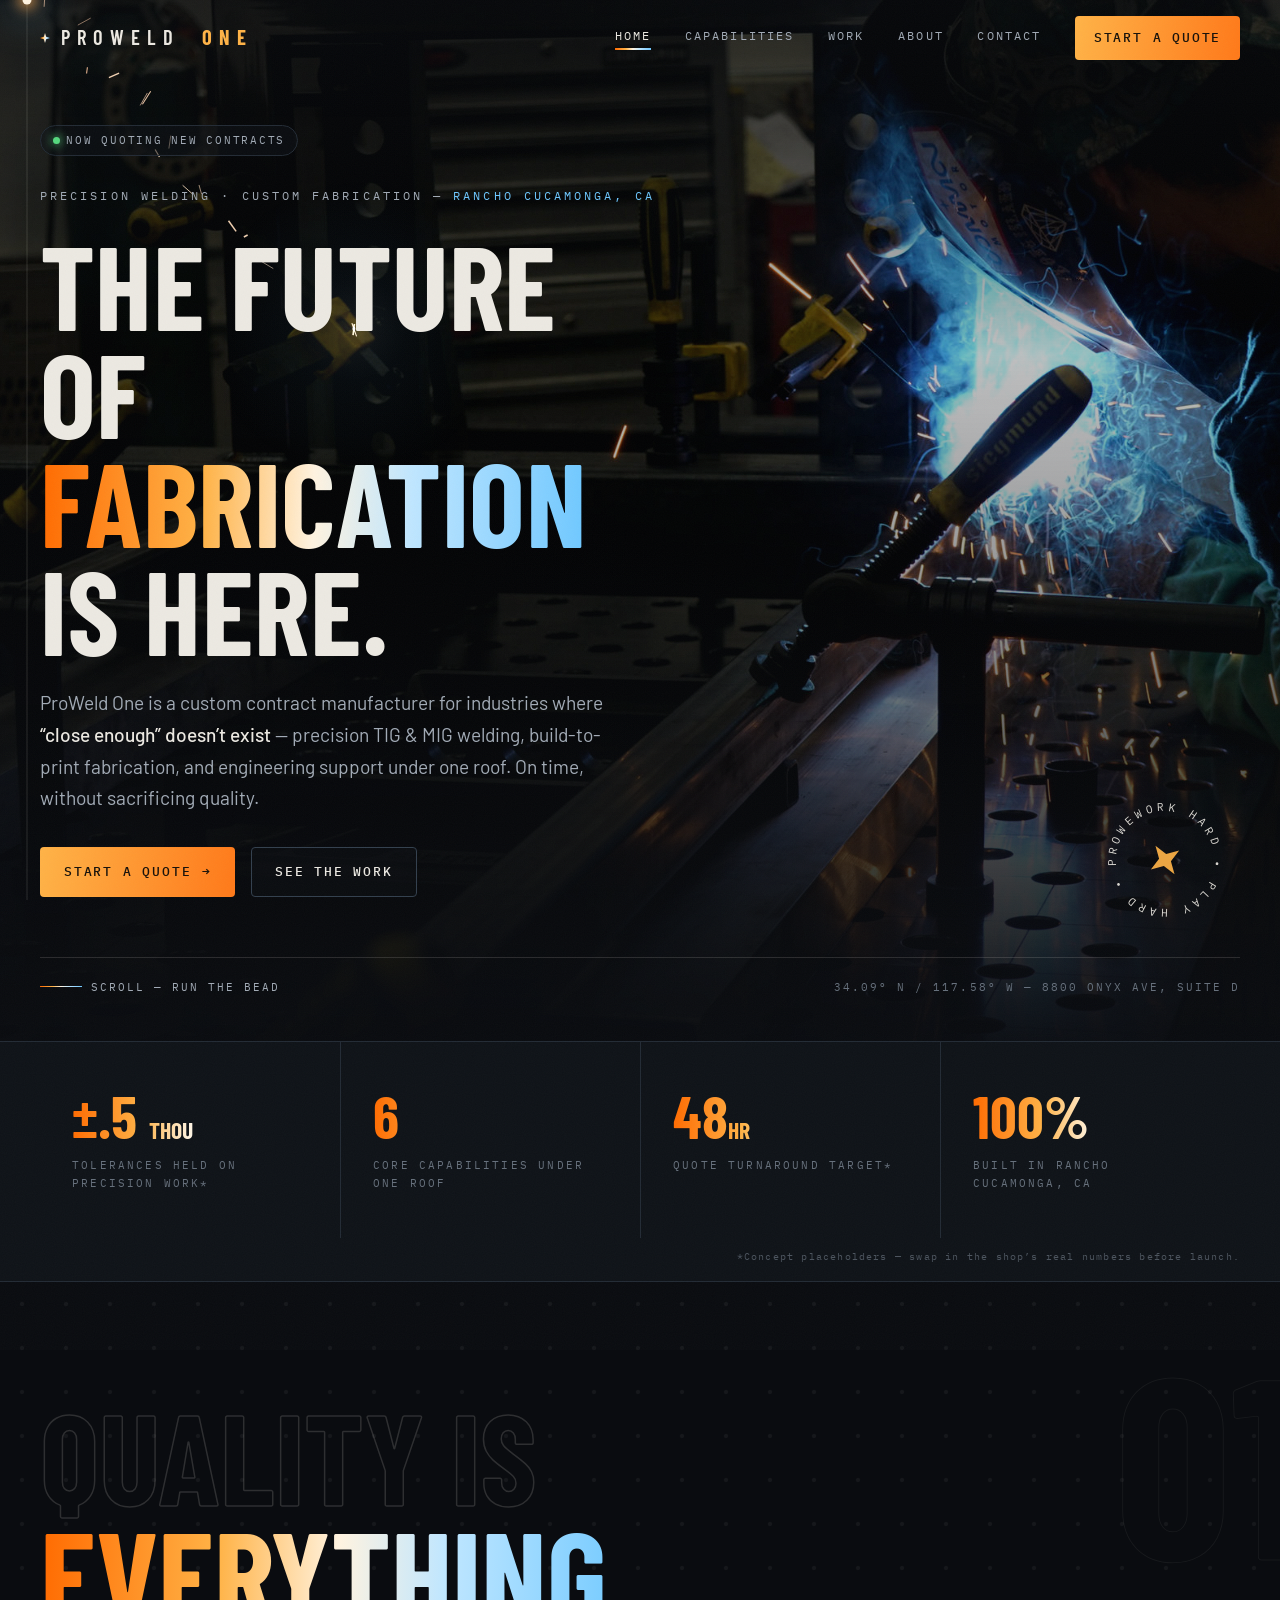
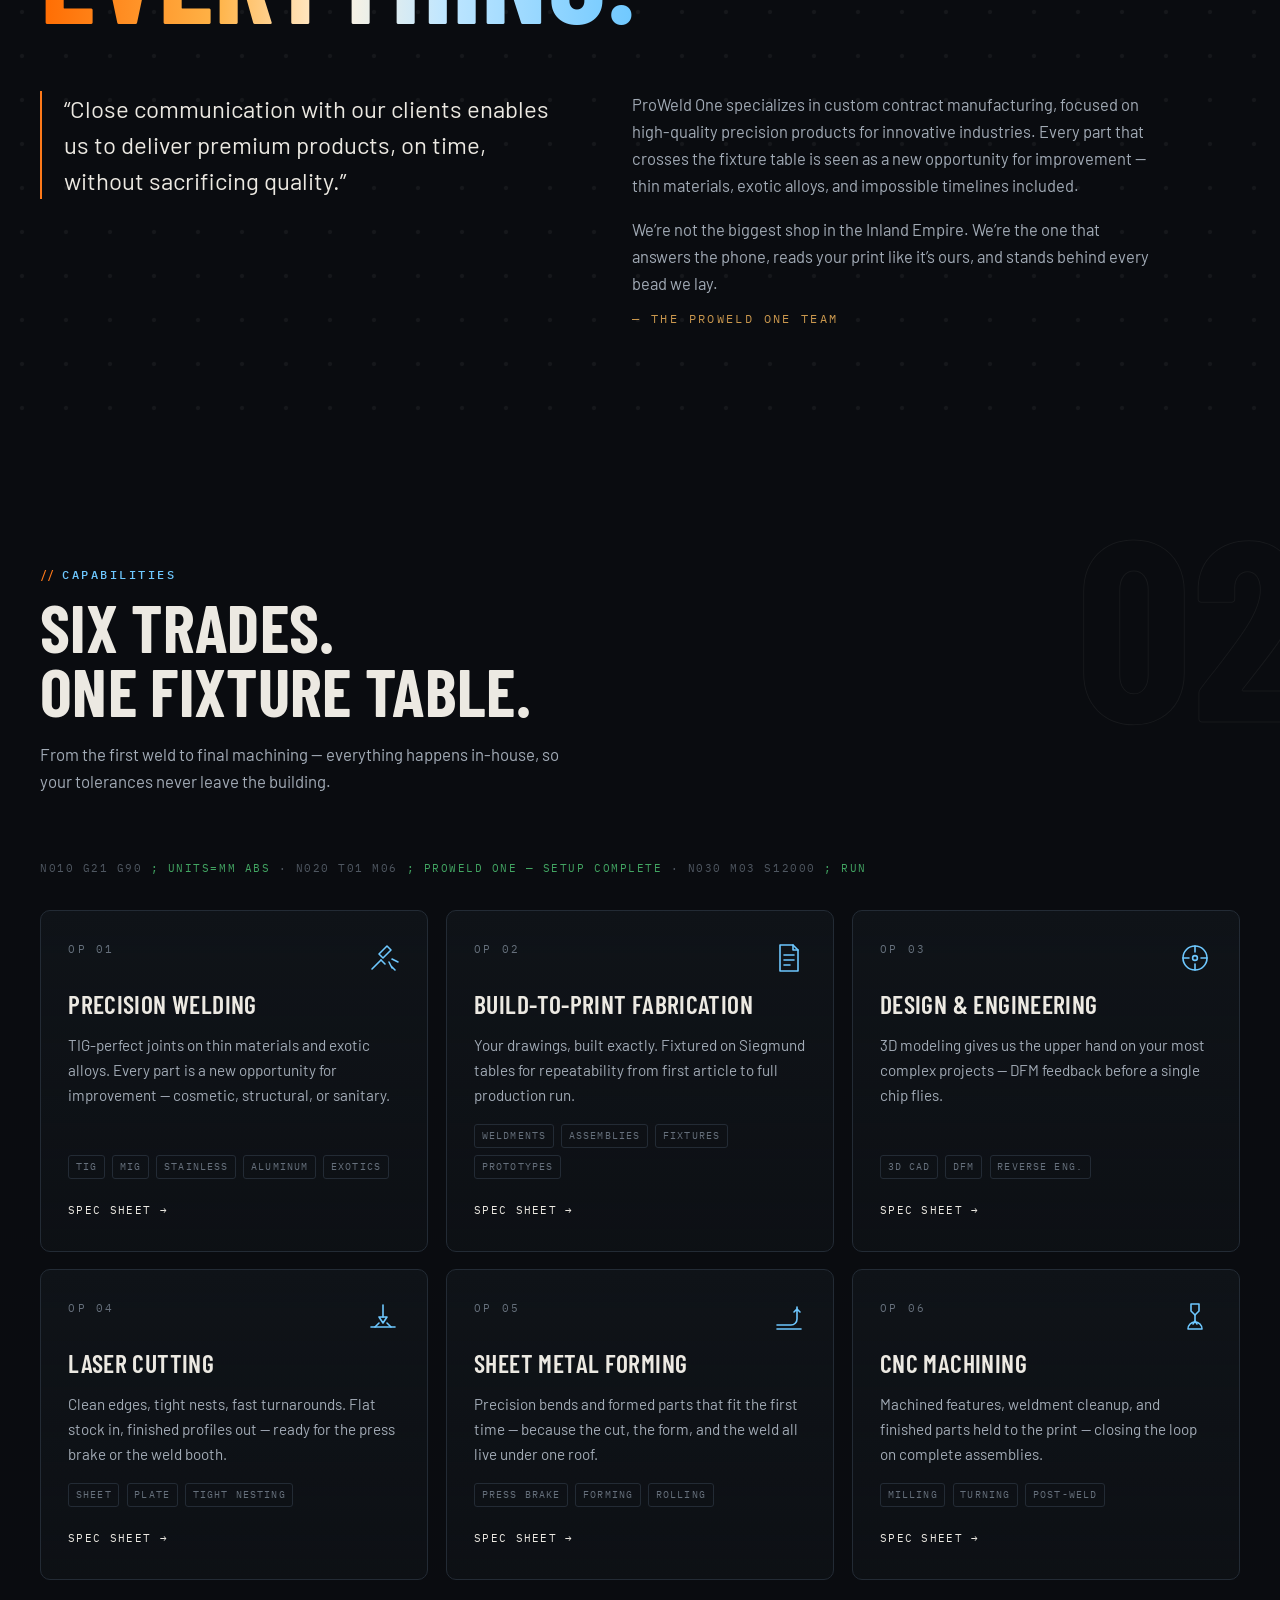
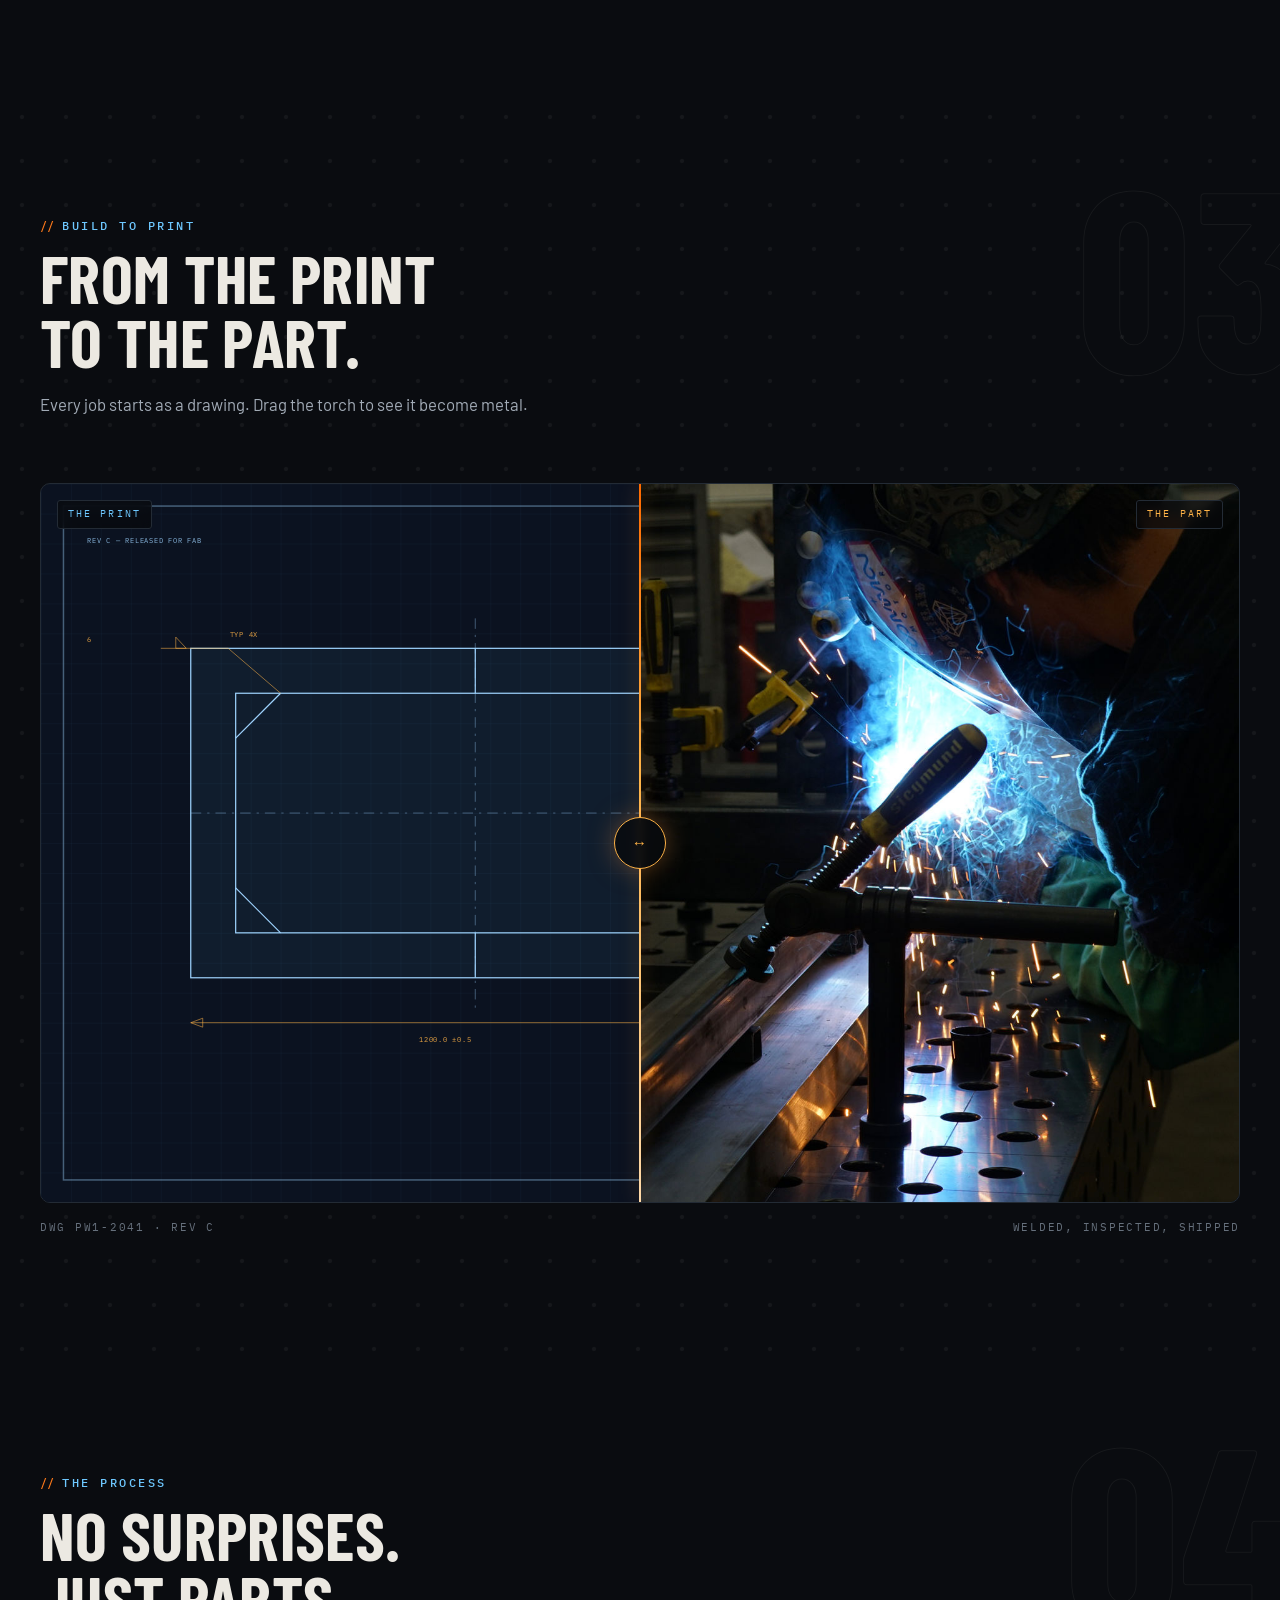
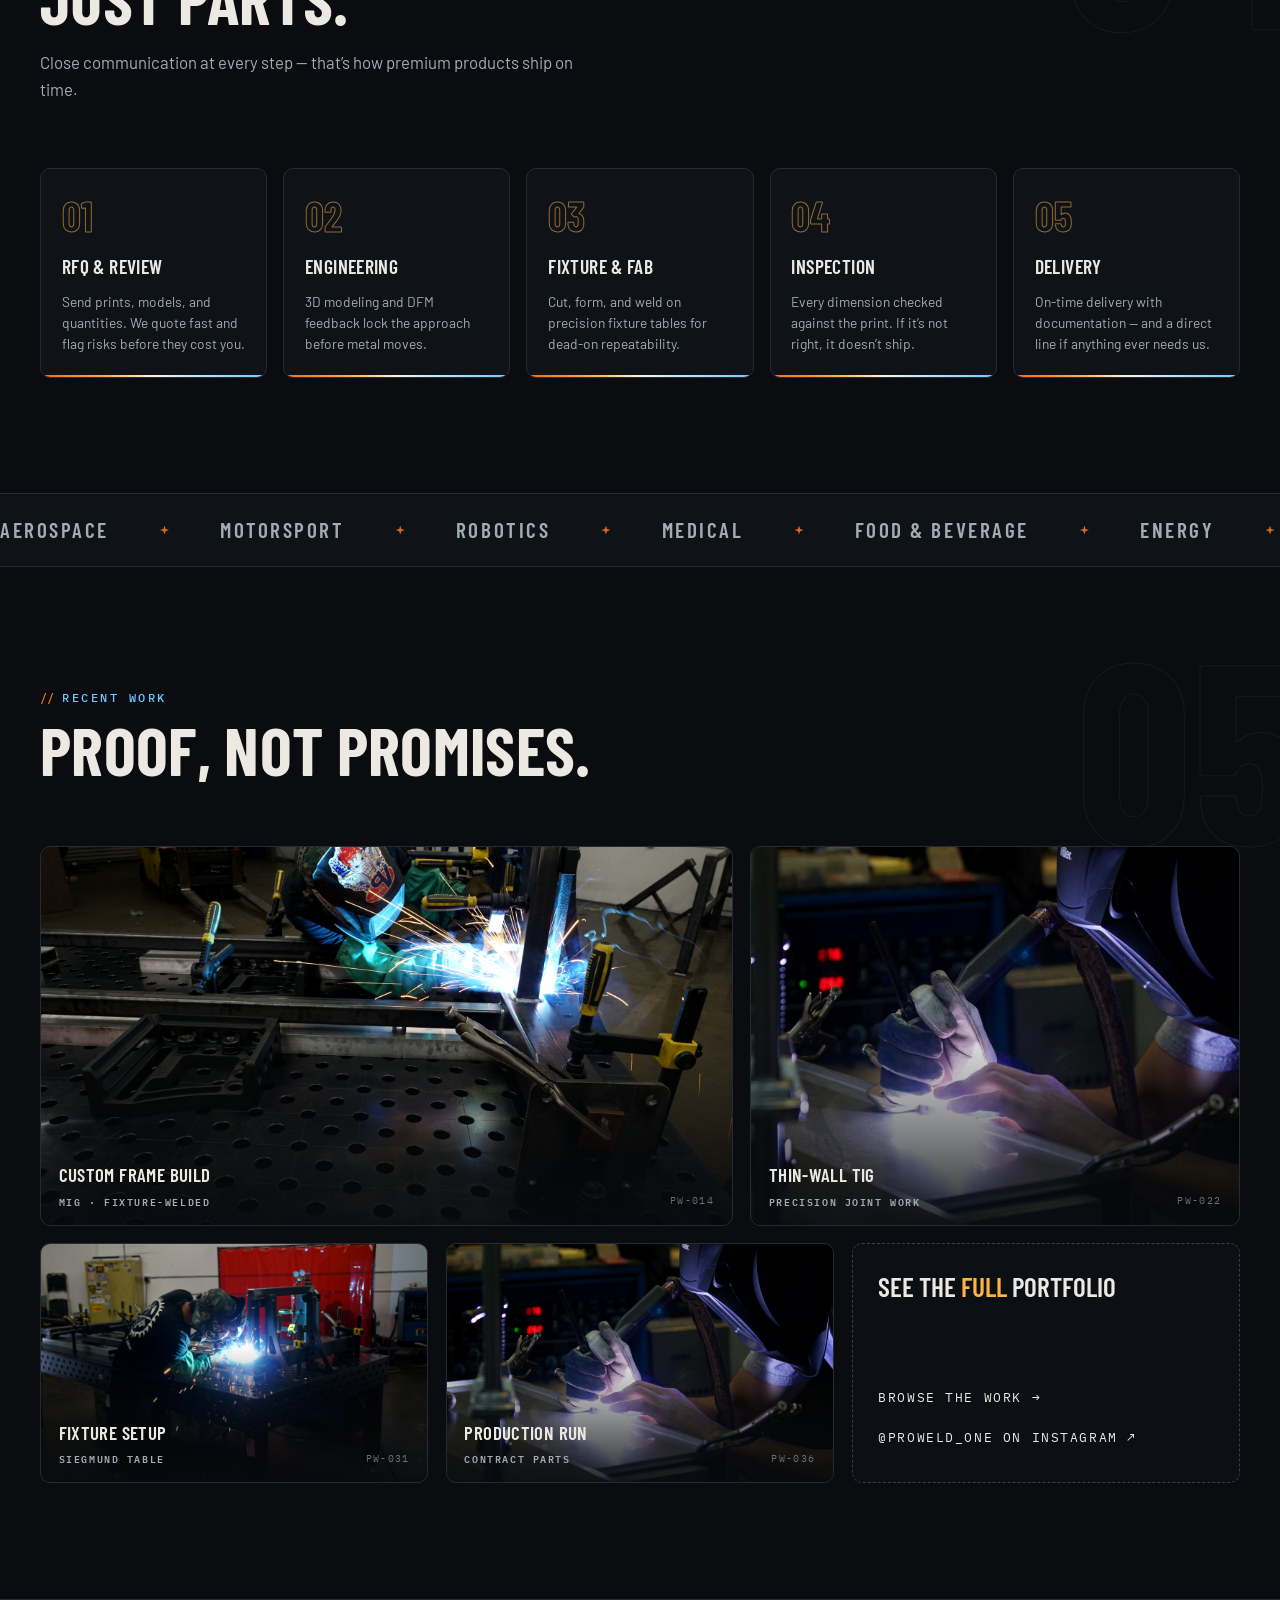
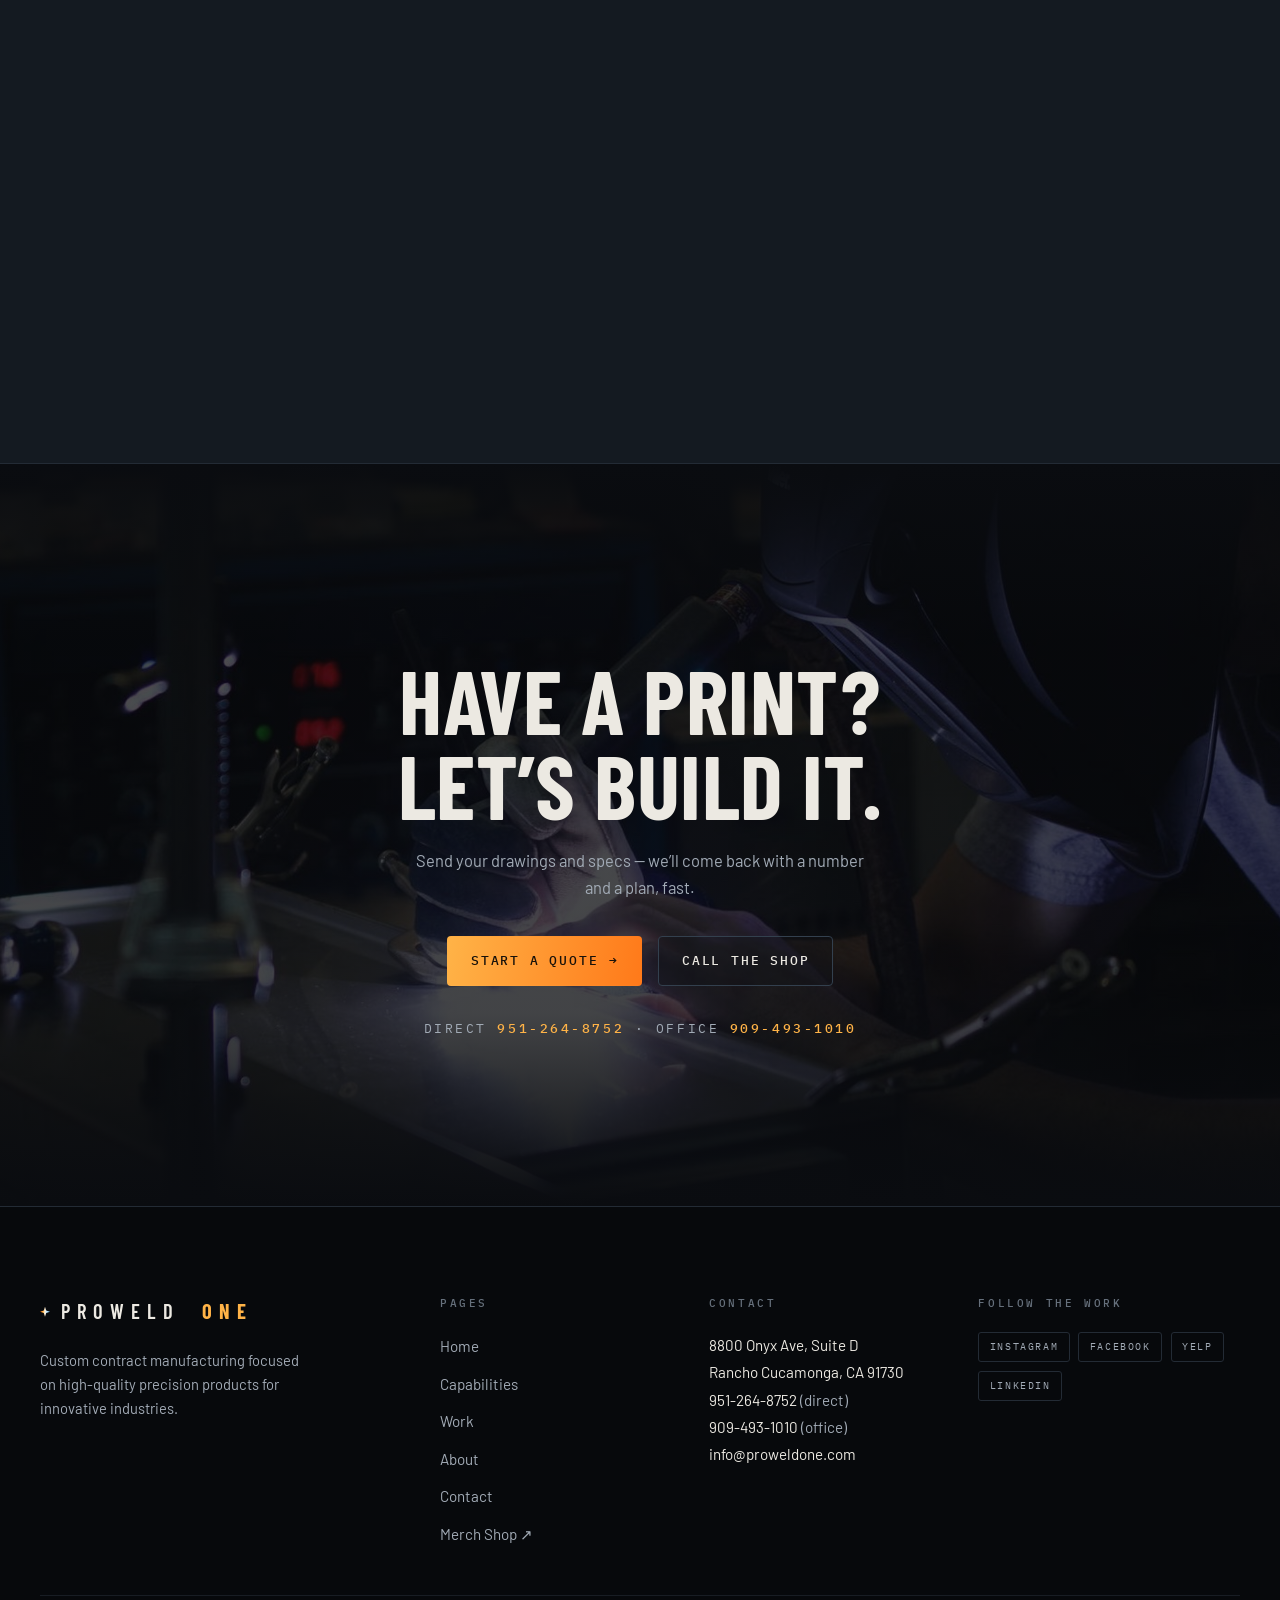
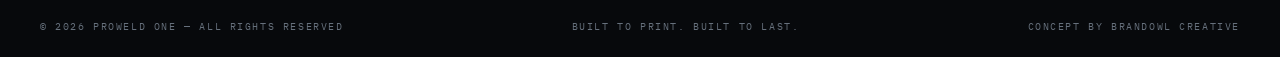
==== commit e2f8c8ed: "Self-host all images — no more Wix CDN dependency Pull the shop's 7 photos into assets/img/ and rewr" ====
--- a/index.html
+++ b/index.html
@@ -7,8 +7,8 @@
   <meta name="description" content="ProWeld One is a precision welding and custom contract manufacturer in Rancho Cucamonga, CA. TIG & MIG welding, build-to-print fabrication, laser cutting, sheet metal forming, CNC machining, and engineering support.">
   <meta property="og:title" content="ProWeld One — The Future of Fabrication Is Here">
   <meta property="og:description" content="Precision welding & custom contract manufacturing. Quality is everything.">
-  <meta property="og:image" content="https://static.wixstatic.com/media/abde9b_4788f8ba1b3e458984261453c8e6c40e~mv2.jpg/v1/fill/w_1600,h_900,al_c,q_85,enc_auto/abde9b_4788f8ba1b3e458984261453c8e6c40e~mv2.jpg">
-  <link rel="icon" href="https://static.wixstatic.com/media/abde9b_874b746463b147b8b6d8e430b4a4a8fe~mv2.png/v1/fill/w_32,h_32,lg_1/abde9b_874b746463b147b8b6d8e430b4a4a8fe~mv2.png">
+  <meta property="og:image" content="https://morgan280.github.io/proweld/assets/img/hero-frame-weld.jpg">
+  <link rel="icon" href="assets/img/favicon.png">
   <link rel="preconnect" href="https://fonts.googleapis.com">
   <link rel="preconnect" href="https://fonts.gstatic.com" crossorigin>
   <link href="https://fonts.googleapis.com/css2?family=Barlow+Condensed:wght@500;600;700&family=Barlow:wght@400;500;600&family=IBM+Plex+Mono:wght@400;500&display=swap" rel="stylesheet">
@@ -53,7 +53,7 @@
     <!-- ============ HERO ============ -->
     <section class="hero">
       <div class="hero__media" aria-hidden="true">
-        <div class="hero__photo" style="background-image:url('https://static.wixstatic.com/media/abde9b_4788f8ba1b3e458984261453c8e6c40e~mv2.jpg/v1/fill/w_1920,h_1280,al_c,q_85,enc_auto/abde9b_4788f8ba1b3e458984261453c8e6c40e~mv2.jpg')"></div>
+        <div class="hero__photo" style="background-image:url('assets/img/hero-frame-weld.jpg')"></div>
         <!-- Drop a seamless loop at assets/hero.mp4 and it takes over automatically -->
         <video class="hero__video" muted loop playsinline autoplay preload="metadata">
           <source src="assets/hero.mp4" type="video/mp4">
@@ -236,7 +236,7 @@
           <div class="cmp" id="cmp">
             <!-- THE PART (photo underneath) -->
             <div class="cmp__layer">
-              <img src="https://static.wixstatic.com/media/abde9b_4788f8ba1b3e458984261453c8e6c40e~mv2.jpg/v1/fill/w_1600,h_960,al_c,q_85,enc_auto/abde9b_4788f8ba1b3e458984261453c8e6c40e~mv2.jpg" alt="Finished welded frame on the fixture table at ProWeld One" loading="lazy">
+              <img src="assets/img/hero-frame-weld.jpg" alt="Finished welded frame on the fixture table at ProWeld One" loading="lazy">
             </div>
             <!-- THE PRINT (blueprint on top, clipped) -->
             <div class="cmp__layer cmp__top">
@@ -382,28 +382,28 @@
         </div>
         <div class="work-grid">
           <a class="work-tile span-7 work-tile--tall" href="work.html" data-reveal>
-            <img src="assets/work/pw-01.jpg" data-fallback="https://static.wixstatic.com/media/abde9b_fbf3c78711d5433099a71a76d6e53295~mv2.jpg/v1/fill/w_1400,h_900,al_c,q_85,enc_auto/abde9b_fbf3c78711d5433099a71a76d6e53295~mv2.jpg" alt="MIG welding a custom frame at ProWeld One" loading="lazy" data-slot="assets/work/pw-01.jpg">
+            <img src="assets/work/pw-01.jpg" data-fallback="assets/img/mig-sparks.jpg" alt="MIG welding a custom frame at ProWeld One" loading="lazy" data-slot="assets/work/pw-01.jpg">
             <div class="work-tile__meta">
               <h3>Custom Frame Build<small>MIG · Fixture-welded</small></h3>
               <span class="work-tile__id">PW-014</span>
             </div>
           </a>
           <a class="work-tile span-5 work-tile--tall" href="work.html" data-reveal data-delay="90">
-            <img src="assets/work/pw-02.jpg" data-fallback="https://static.wixstatic.com/media/abde9b_c5b7c265d91742a6807848510282fe5c~mv2.jpg/v1/fill/w_1100,h_900,al_c,q_85,enc_auto/abde9b_c5b7c265d91742a6807848510282fe5c~mv2.jpg" alt="TIG welding thin-wall material" loading="lazy" data-slot="assets/work/pw-02.jpg">
+            <img src="assets/work/pw-02.jpg" data-fallback="assets/img/tig-closeup.jpg" alt="TIG welding thin-wall material" loading="lazy" data-slot="assets/work/pw-02.jpg">
             <div class="work-tile__meta">
               <h3>Thin-Wall TIG<small>Precision joint work</small></h3>
               <span class="work-tile__id">PW-022</span>
             </div>
           </a>
           <a class="work-tile span-4" href="work.html" data-reveal>
-            <img src="assets/work/pw-03.jpg" data-fallback="https://static.wixstatic.com/media/abde9b_f23f876ec13d4e24a0990d2f8c12db0a~mv2.jpg/v1/fill/w_900,h_700,al_c,q_85,enc_auto/abde9b_f23f876ec13d4e24a0990d2f8c12db0a~mv2.jpg" alt="Fixture table setup in the weld bay" loading="lazy" data-slot="assets/work/pw-03.jpg">
+            <img src="assets/work/pw-03.jpg" data-fallback="assets/img/fixture-bay.jpg" alt="Fixture table setup in the weld bay" loading="lazy" data-slot="assets/work/pw-03.jpg">
             <div class="work-tile__meta">
               <h3>Fixture Setup<small>Siegmund table</small></h3>
               <span class="work-tile__id">PW-031</span>
             </div>
           </a>
           <a class="work-tile span-4" href="work.html" data-reveal data-delay="90">
-            <img src="assets/work/pw-04.jpg" data-fallback="https://static.wixstatic.com/media/abde9b_00c60a48221d44858c50164f545b05c2~mv2.jpeg/v1/fill/w_900,h_700,al_c,q_85,enc_auto/abde9b_00c60a48221d44858c50164f545b05c2~mv2.jpeg" alt="Shop project at ProWeld One" loading="lazy" data-slot="assets/work/pw-04.jpg">
+            <img src="assets/work/pw-04.jpg" data-fallback="assets/img/tig-hands.jpg" alt="Shop project at ProWeld One" loading="lazy" data-slot="assets/work/pw-04.jpg">
             <div class="work-tile__meta">
               <h3>Production Run<small>Contract parts</small></h3>
               <span class="work-tile__id">PW-036</span>
@@ -433,7 +433,7 @@
             </svg>
           </div>
           <!-- Drop the circular sasquatch badge at assets/badge.png to replace the helmet mark -->
-          <img src="assets/badge.png" onerror="this.onerror=null;this.src='https://static.wixstatic.com/media/abde9b_874b746463b147b8b6d8e430b4a4a8fe~mv2.png/v1/fill/w_400,h_400,al_c,q_90,enc_auto/abde9b_874b746463b147b8b6d8e430b4a4a8fe~mv2.png'" alt="ProWeld One badge — Work Hard Play Hard" loading="lazy">
+          <img src="assets/badge.png" onerror="this.onerror=null;this.src='assets/img/badge.png'" alt="ProWeld One badge — Work Hard Play Hard" loading="lazy">
         </div>
         <div data-reveal data-delay="100">
           <span class="eyebrow">Off the clock</span>
@@ -448,7 +448,7 @@
 
     <!-- ============ CTA ============ -->
     <section class="cta-band">
-      <div class="cta-band__bg" style="background-image:url('https://static.wixstatic.com/media/abde9b_c5b7c265d91742a6807848510282fe5c~mv2.jpg/v1/fill/w_1920,h_1080,al_c,q_85,enc_auto/abde9b_c5b7c265d91742a6807848510282fe5c~mv2.jpg')" aria-hidden="true"></div>
+      <div class="cta-band__bg" style="background-image:url('assets/img/tig-closeup.jpg')" aria-hidden="true"></div>
       <div class="container">
         <span class="eyebrow" data-reveal>Ready when you are</span>
         <h2 class="display" data-reveal="wipe">Have a print?<br>Let’s build it.</h2>
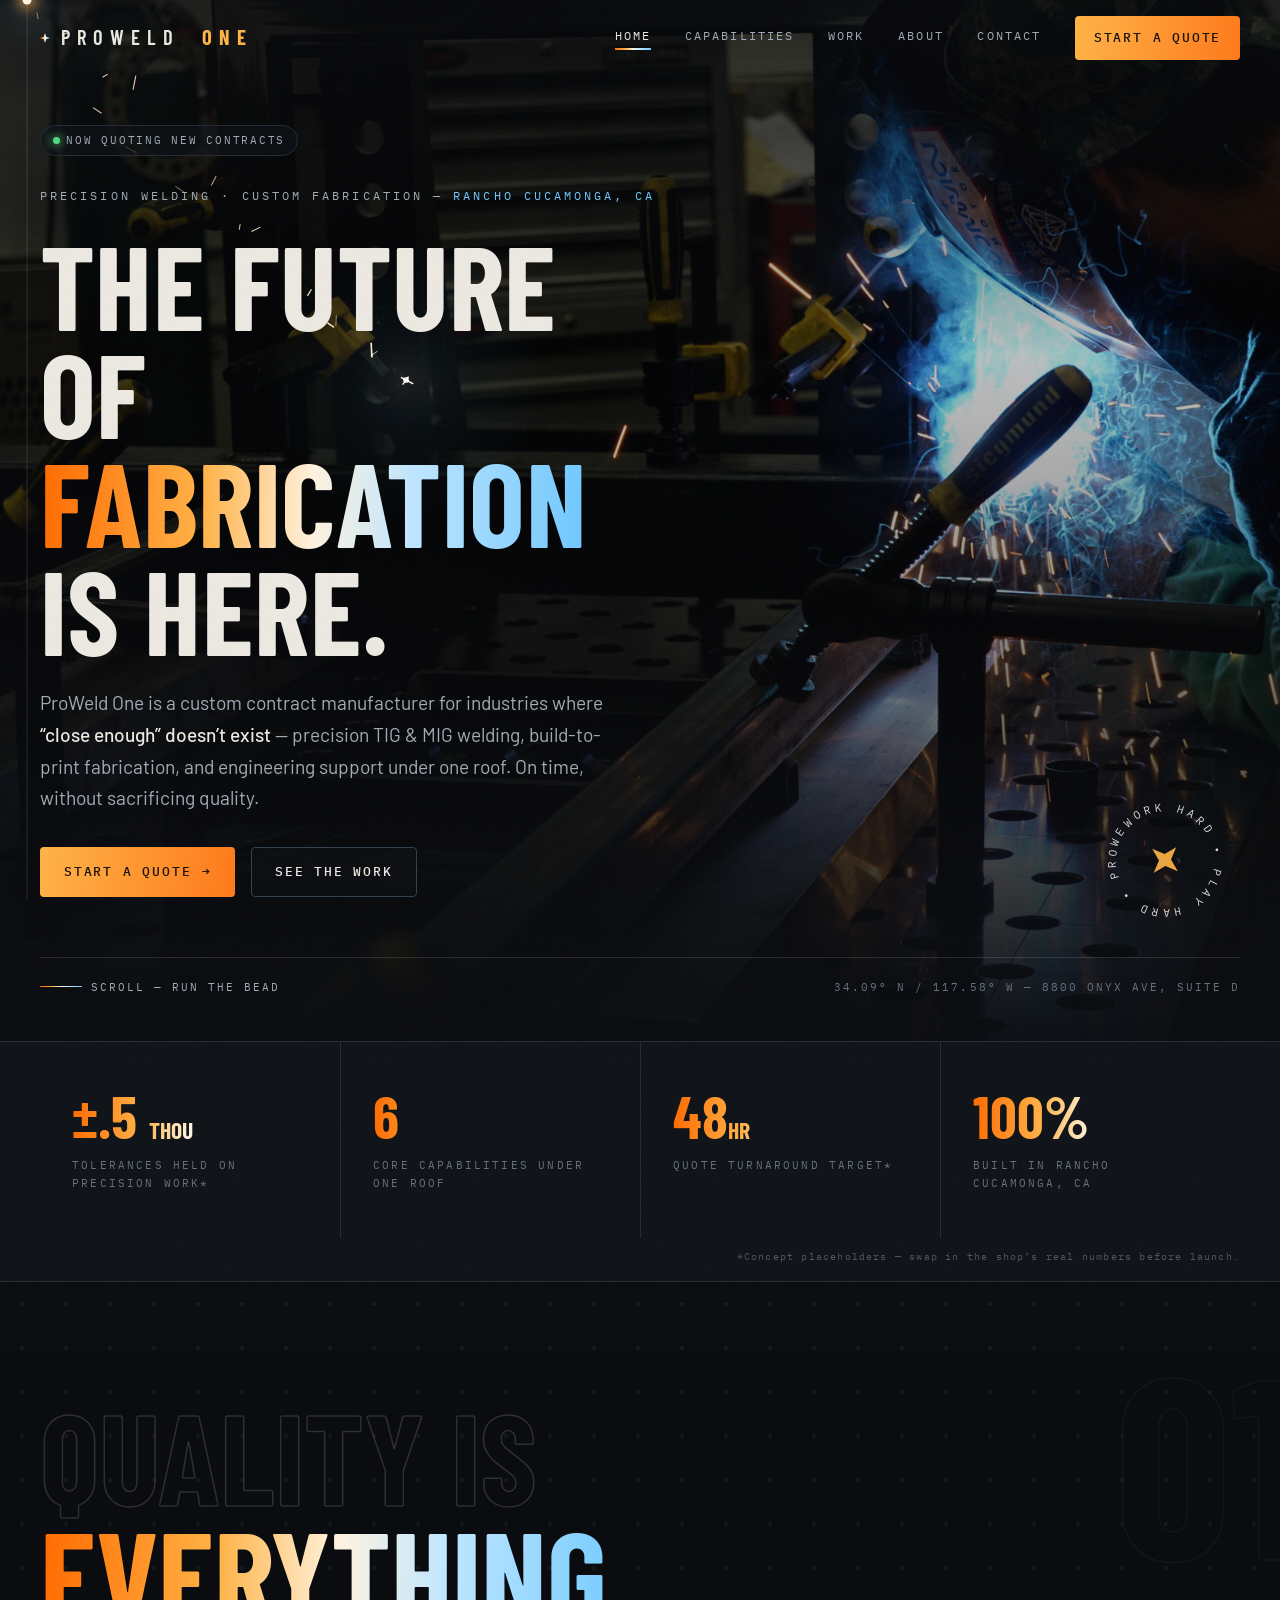
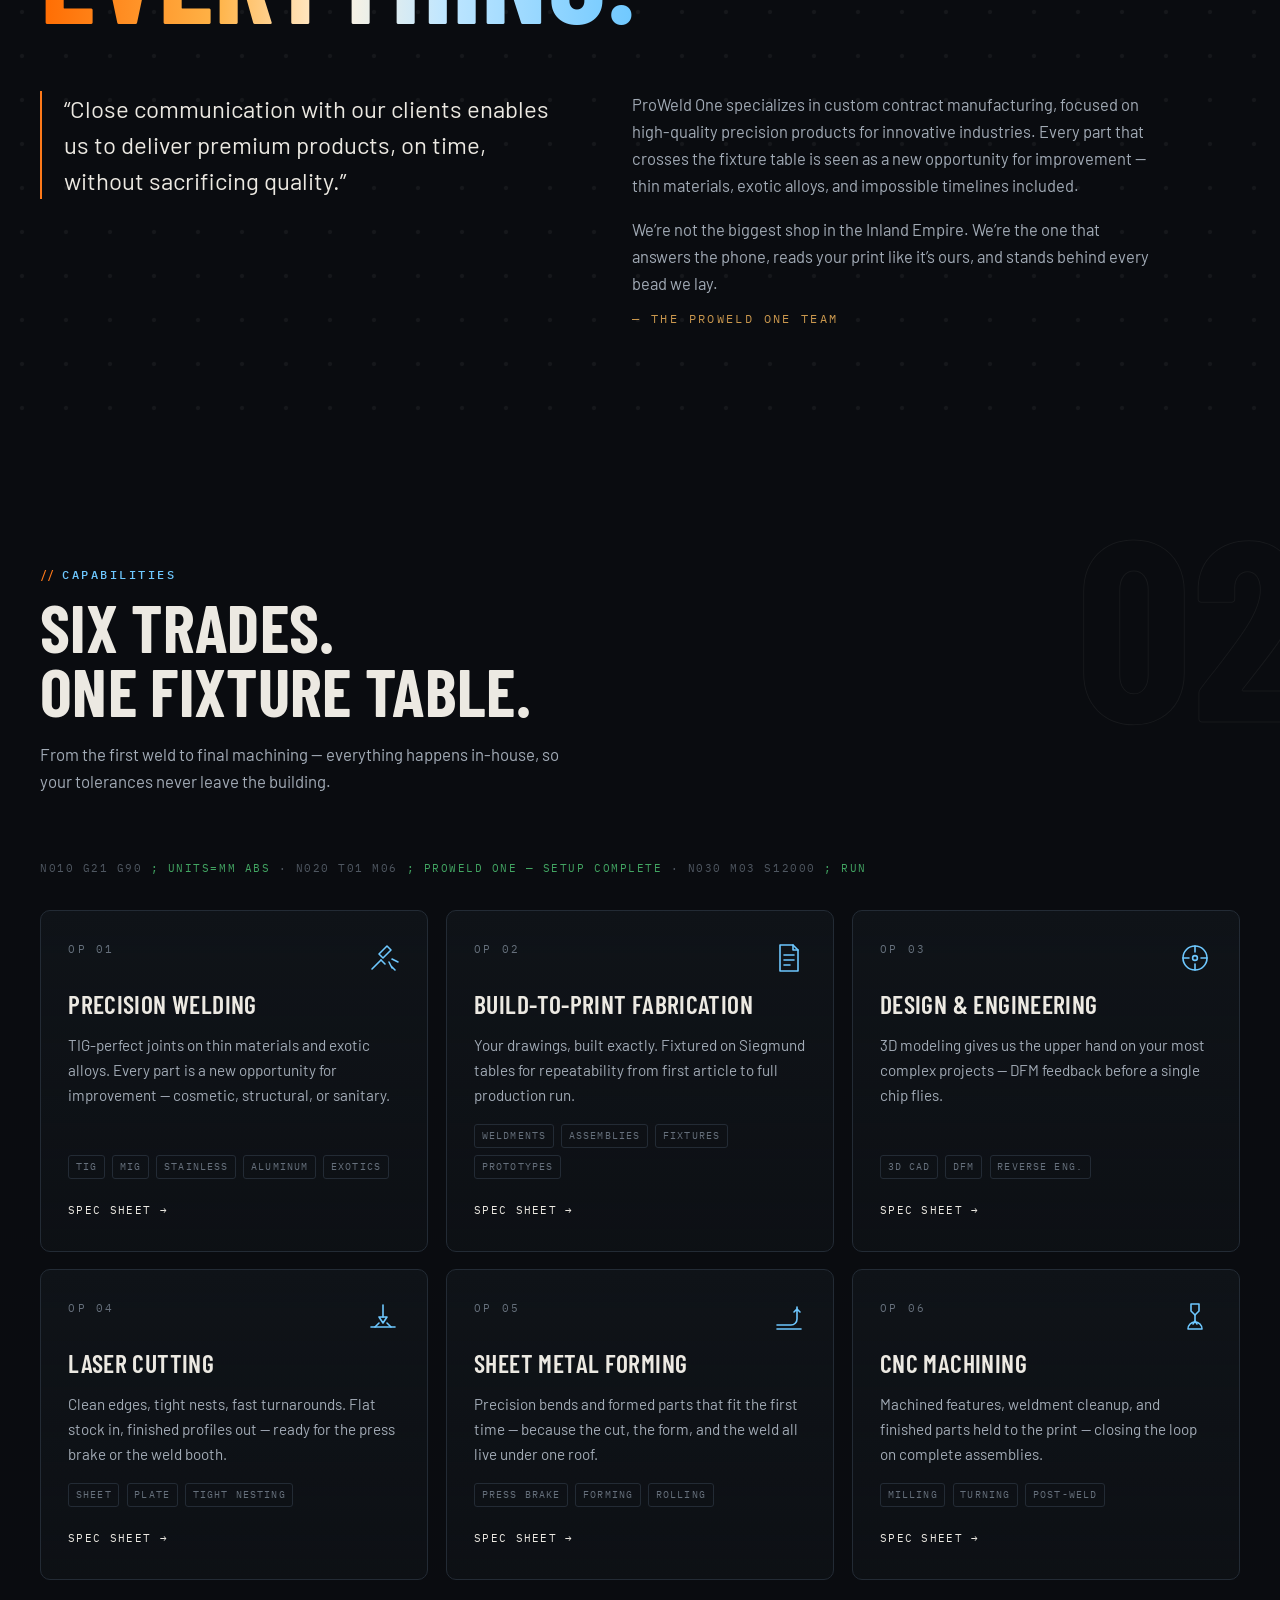
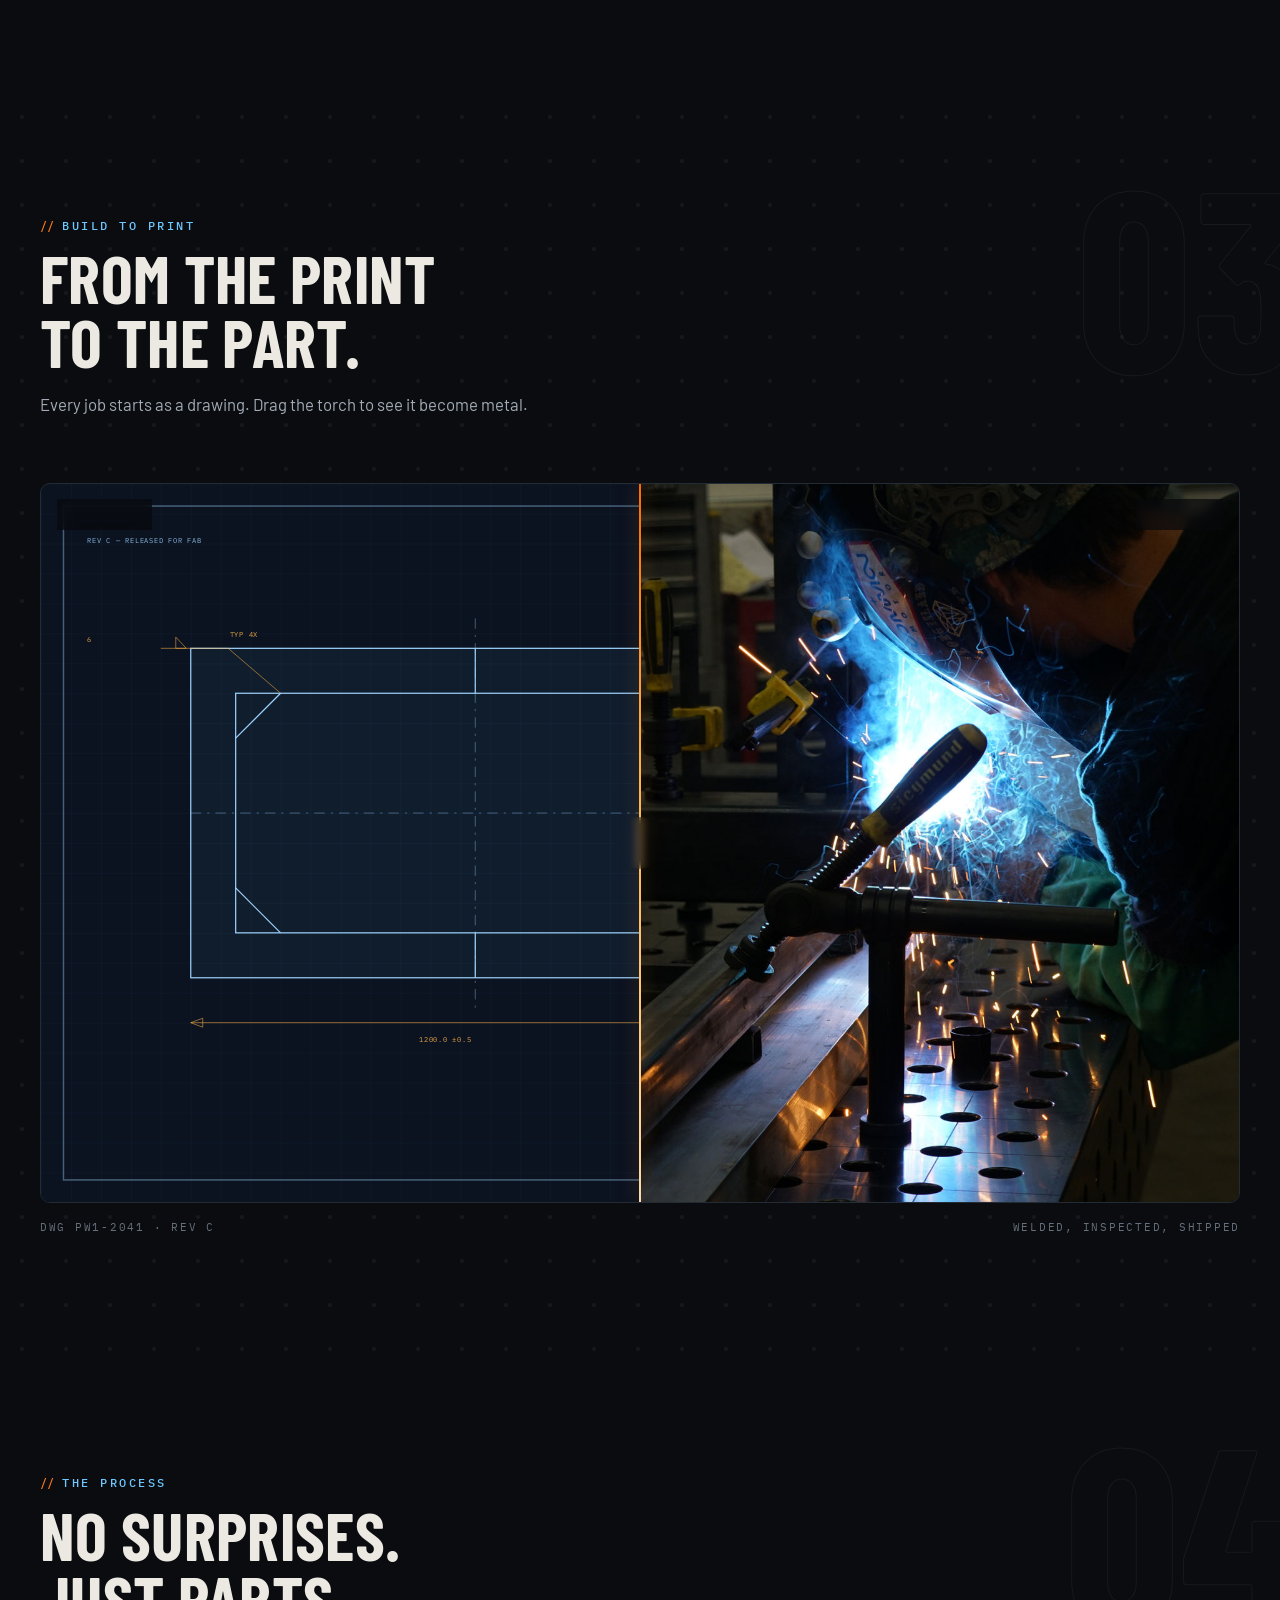
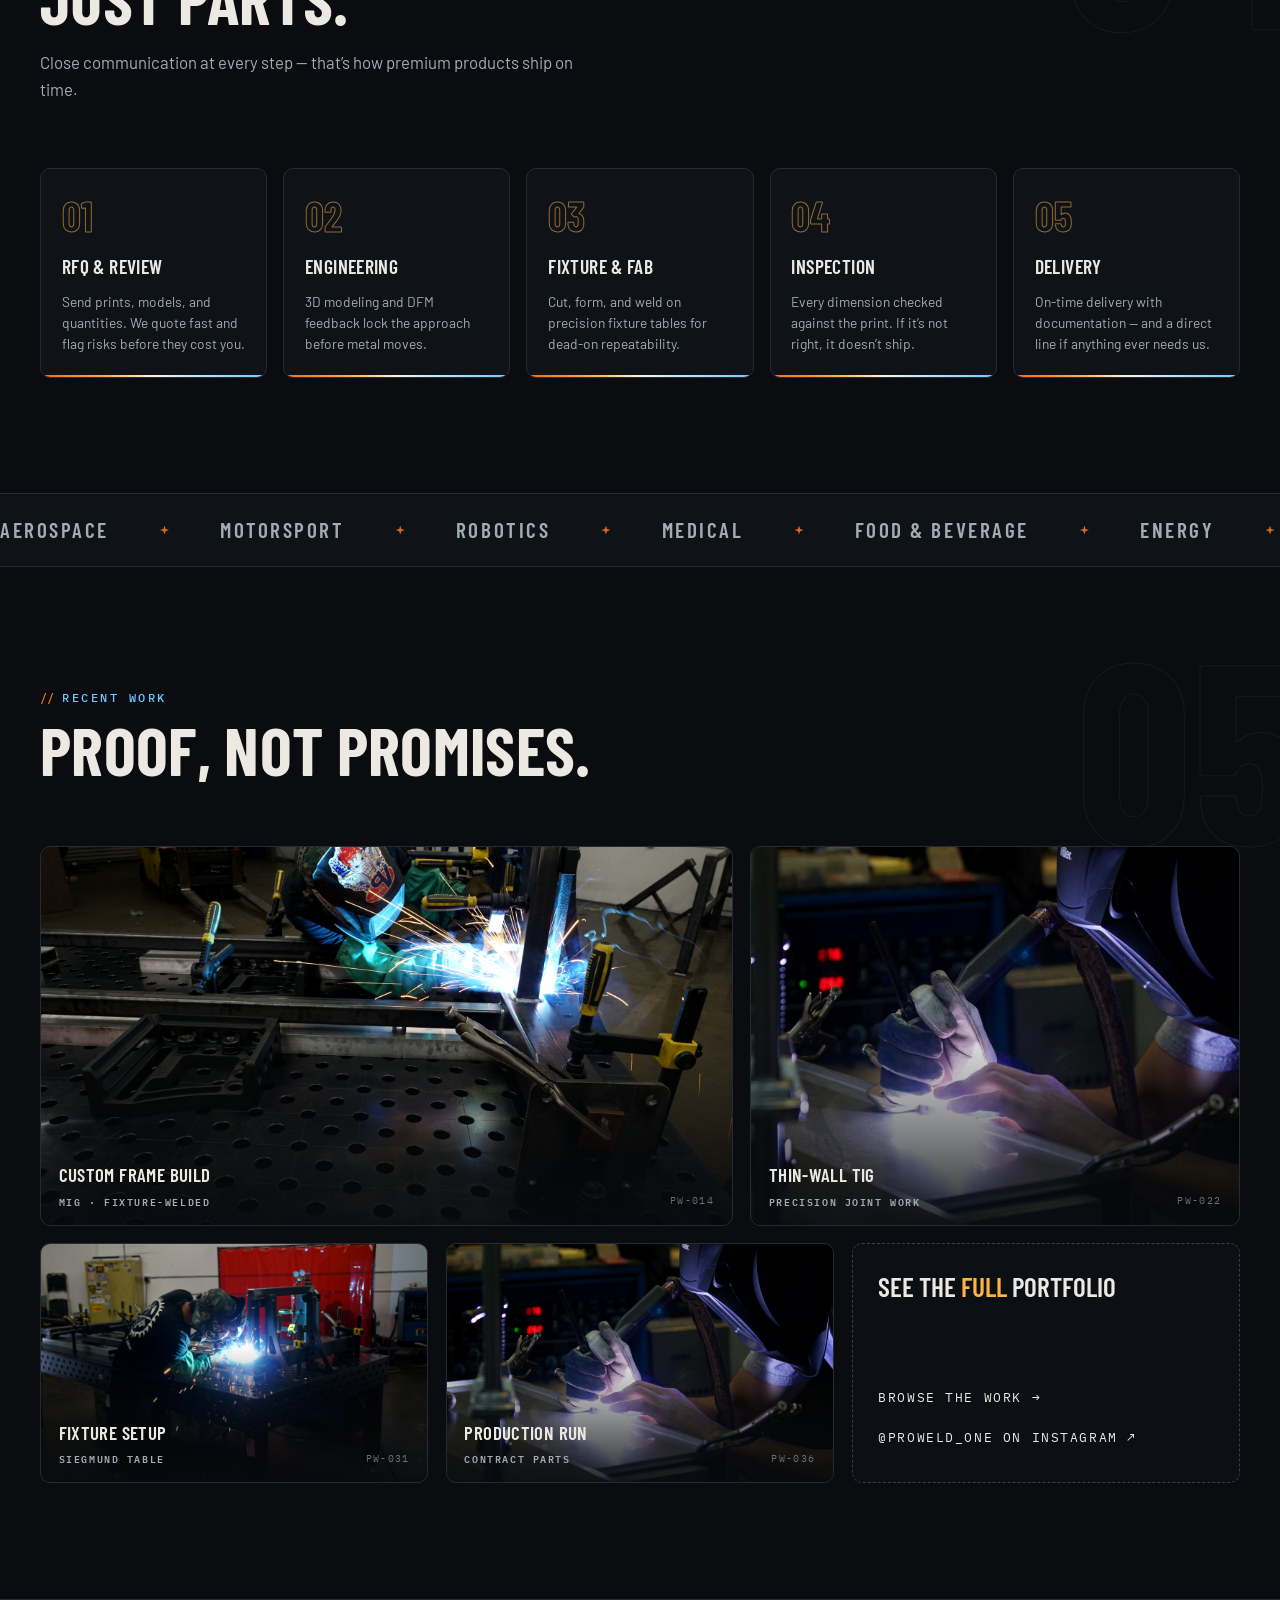
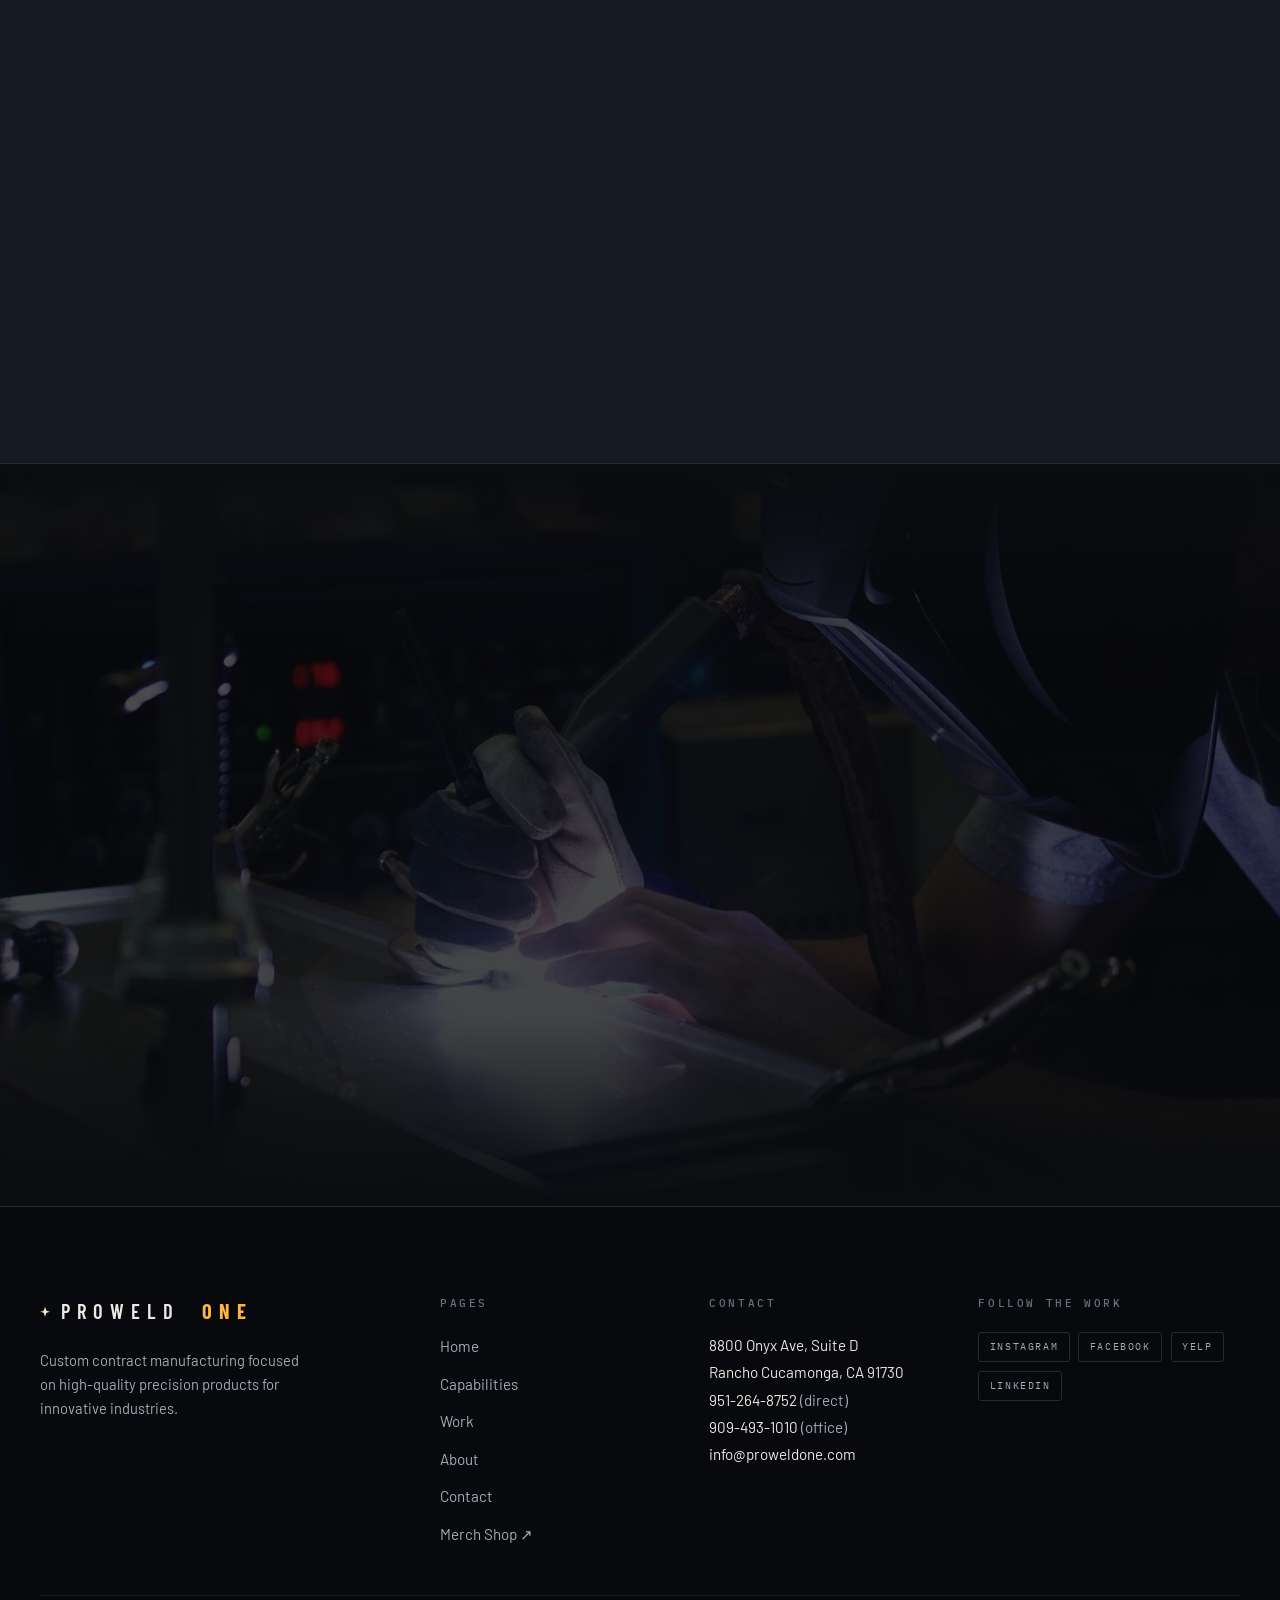
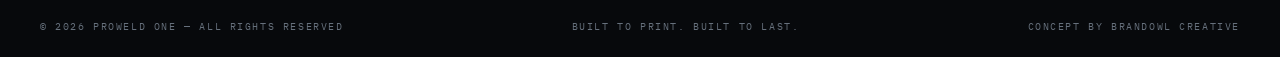
==== commit 30101d2e: "Fix mobile nav overlay and iOS horizontal wobble - Move header blur to a ::before pseudo-element: ba" ====
--- a/index.html
+++ b/index.html
@@ -12,7 +12,7 @@
   <link rel="preconnect" href="https://fonts.googleapis.com">
   <link rel="preconnect" href="https://fonts.gstatic.com" crossorigin>
   <link href="https://fonts.googleapis.com/css2?family=Barlow+Condensed:wght@500;600;700&family=Barlow:wght@400;500;600&family=IBM+Plex+Mono:wght@400;500&display=swap" rel="stylesheet">
-  <link rel="stylesheet" href="css/main.css">
+  <link rel="stylesheet" href="css/main.css?v=2">
 </head>
 <body>
 
--- a/css/main.css
+++ b/css/main.css
@@ -43,6 +43,9 @@
 html {
   scroll-behavior: smooth;
   -webkit-text-size-adjust: 100%;
+  /* clip (not hidden) kills iOS left-right panning without creating a scroll container */
+  overflow-x: hidden;
+  overflow-x: clip;
 }
 
 body {
@@ -52,6 +55,7 @@
   font-size: 16.5px;
   line-height: 1.65;
   overflow-x: hidden;
+  overflow-x: clip;
   -webkit-font-smoothing: antialiased;
 }
 
@@ -361,15 +365,25 @@
   position: fixed;
   top: 0; left: 0; right: 0;
   z-index: 900;
-  transition: background .4s ease, border-color .4s ease, backdrop-filter .4s ease;
+  transition: border-color .4s ease;
   border-bottom: 1px solid transparent;
 }
-.header.is-scrolled {
+/* blur lives on a pseudo-element: backdrop-filter on .header itself would make it
+   the containing block for the fixed mobile-nav overlay (iOS anchors the menu to
+   the 64px header strip instead of the viewport) */
+.header::before {
+  content: "";
+  position: absolute;
+  inset: 0;
+  z-index: -1;
   background: rgba(9, 11, 15, .82);
   backdrop-filter: blur(14px);
   -webkit-backdrop-filter: blur(14px);
-  border-bottom-color: rgba(35, 43, 53, .8);
-}
+  opacity: 0;
+  transition: opacity .4s ease;
+}
+.header.is-scrolled { border-bottom-color: rgba(35, 43, 53, .8); }
+.header.is-scrolled::before { opacity: 1; }
 .header__inner {
   display: flex;
   align-items: center;
@@ -439,24 +453,34 @@
   .nav-toggle { display: block; }
   .nav {
     position: fixed;
-    inset: 0;
+    top: 0; left: 0; right: 0; bottom: 0;
+    height: 100dvh;
     z-index: 1000;
     flex-direction: column;
-    justify-content: center;
-    gap: 1.4rem;
+    justify-content: flex-start;
+    align-items: center;
+    gap: clamp(.9rem, 2.6vh, 1.4rem);
+    padding: calc(env(safe-area-inset-top, 0px) + 84px) 24px calc(env(safe-area-inset-bottom, 0px) + 32px);
+    overflow-y: auto;
+    overscroll-behavior: contain;
     background: rgba(7, 9, 12, .97);
     opacity: 0;
     visibility: hidden;
     transition: opacity .4s ease, visibility 0s .4s;
   }
   .nav.is-open { opacity: 1; visibility: visible; transition: opacity .4s ease; }
+  /* margin-auto centering: looks centered when it fits, stays scrollable when it doesn't
+     (justify-content:center would make overflowing top items unreachable) */
+  .nav > a:first-child { margin-top: auto; }
+  .nav > .btn:last-child { margin-bottom: auto; }
   .nav a:not(.btn) {
     font-family: var(--font-display);
-    font-size: clamp(2rem, 9vw, 3rem);
+    font-size: clamp(1.8rem, 7.5vw, 2.8rem);
     letter-spacing: .08em;
     color: var(--bone);
   }
-  .nav .btn { margin-top: 1.4rem; }
+  .nav .btn { margin-top: 1rem; }
+  .sec-num { right: 0; }
 }
 
 /* ---------- 05 · Hero ---------- */
@@ -579,9 +603,10 @@
   padding-top: 1.2rem;
   border-top: 1px solid rgba(236, 233, 226, .14);
   display: flex;
+  flex-wrap: wrap;
   justify-content: space-between;
   align-items: center;
-  gap: 1.5rem;
+  gap: .6rem 1.5rem;
   font-family: var(--font-mono);
   font-size: .7rem;
   letter-spacing: .18em;
@@ -885,8 +910,9 @@
 .cmp__caption {
   margin-top: 1rem;
   display: flex;
+  flex-wrap: wrap;
   justify-content: space-between;
-  gap: 1rem;
+  gap: .5rem 1rem;
   font-family: var(--font-mono);
   font-size: .68rem;
   letter-spacing: .16em;
